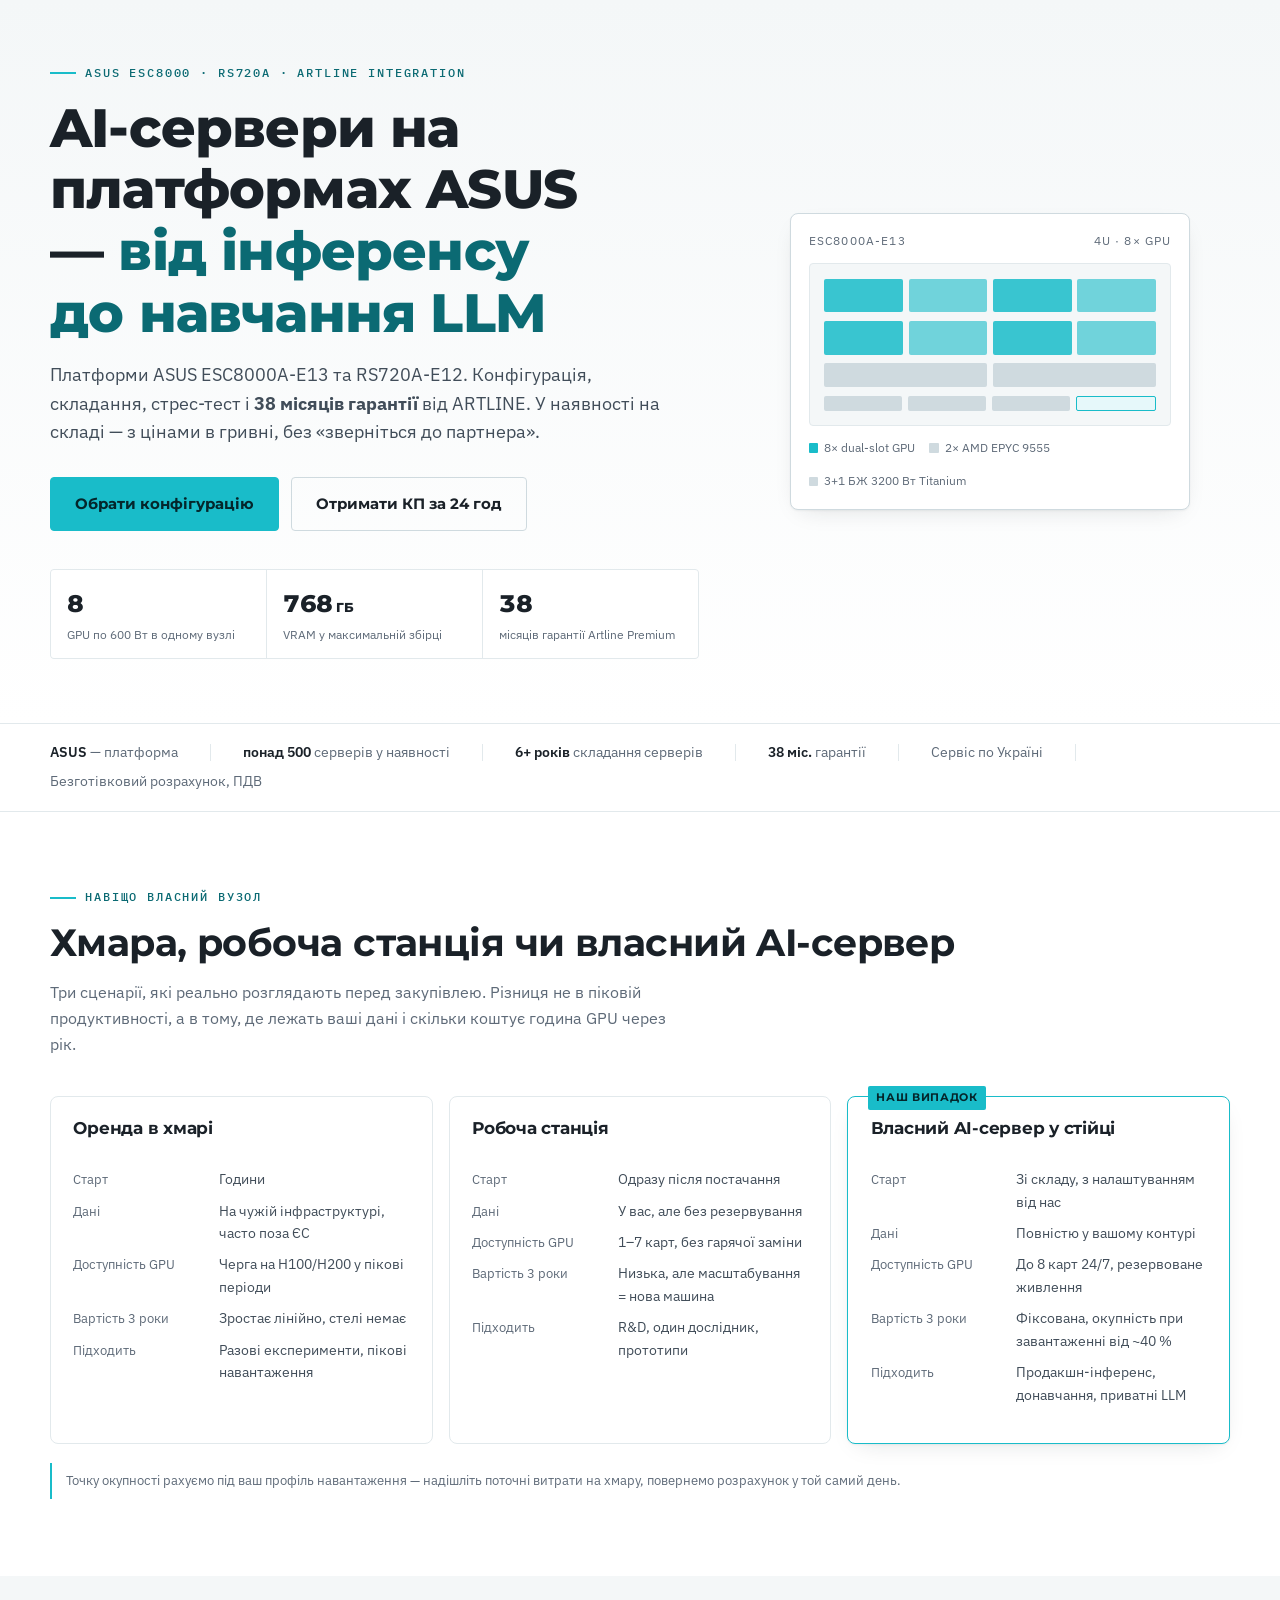
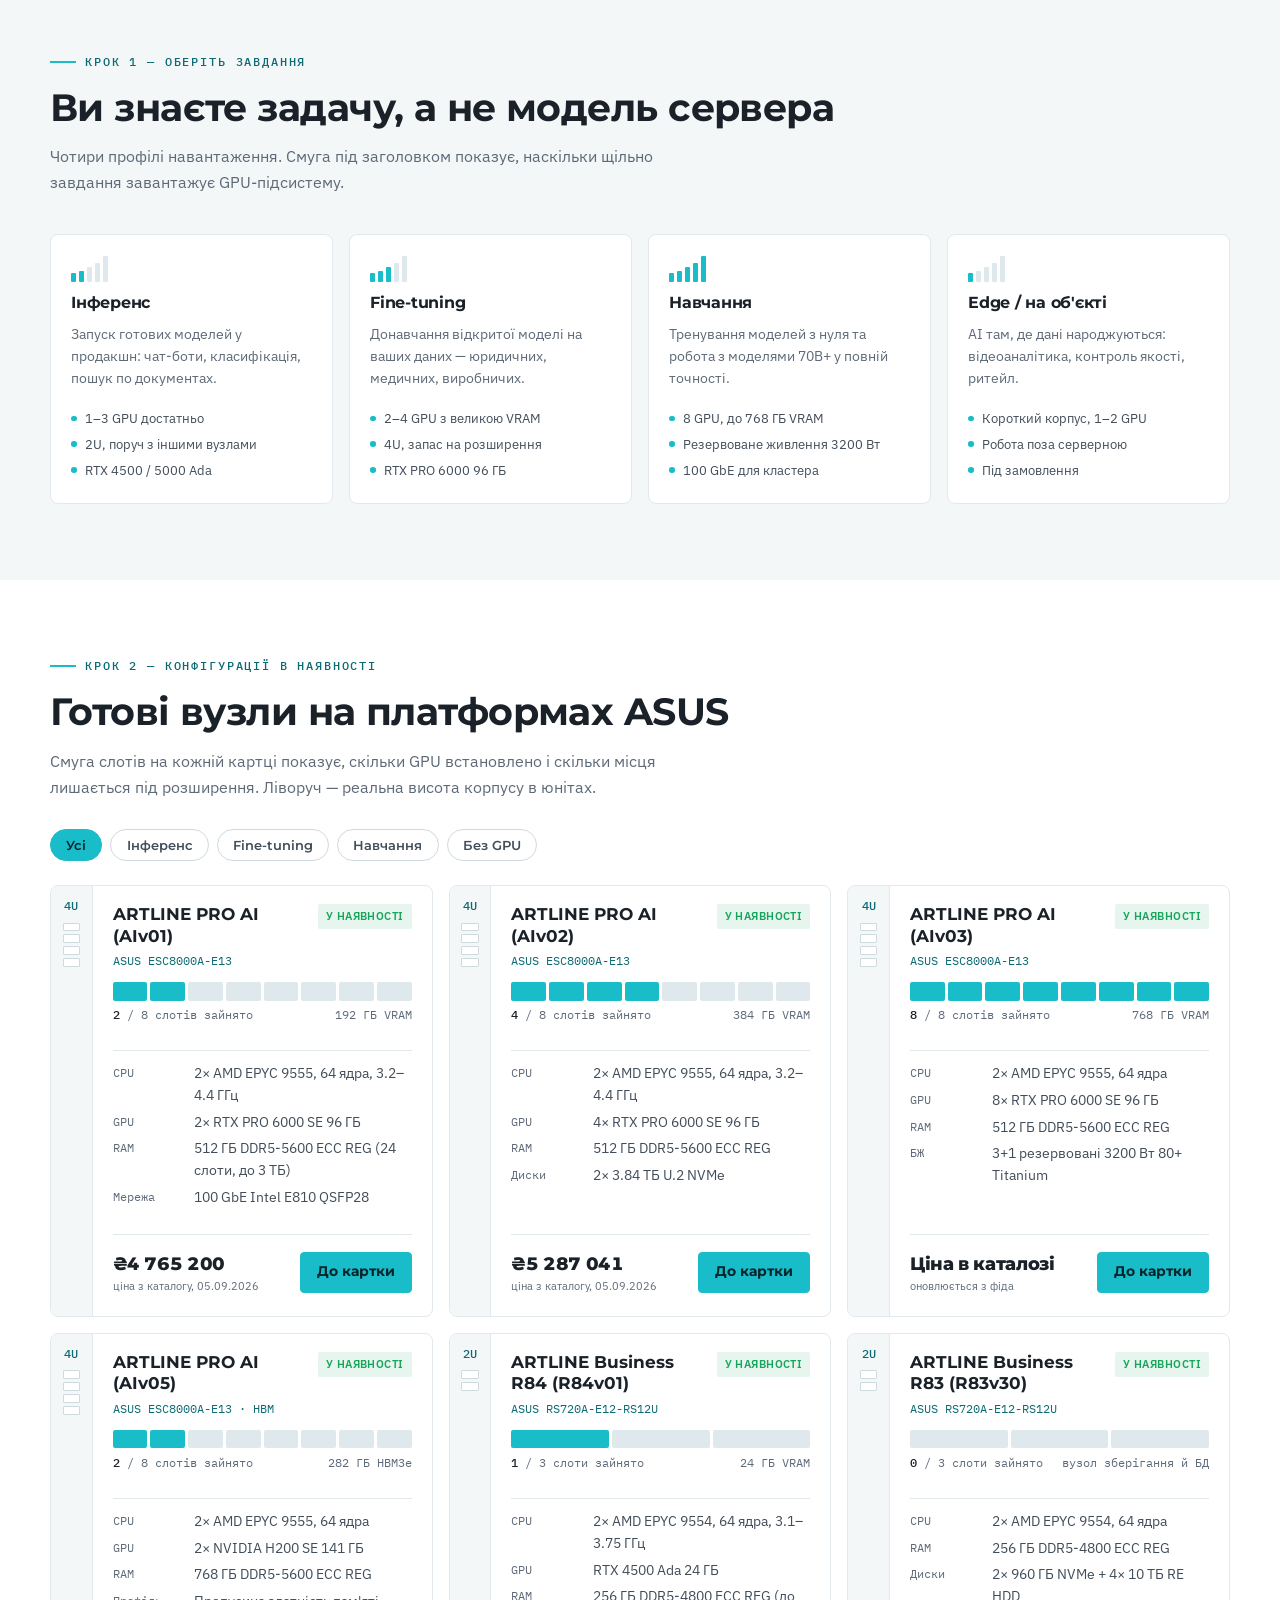
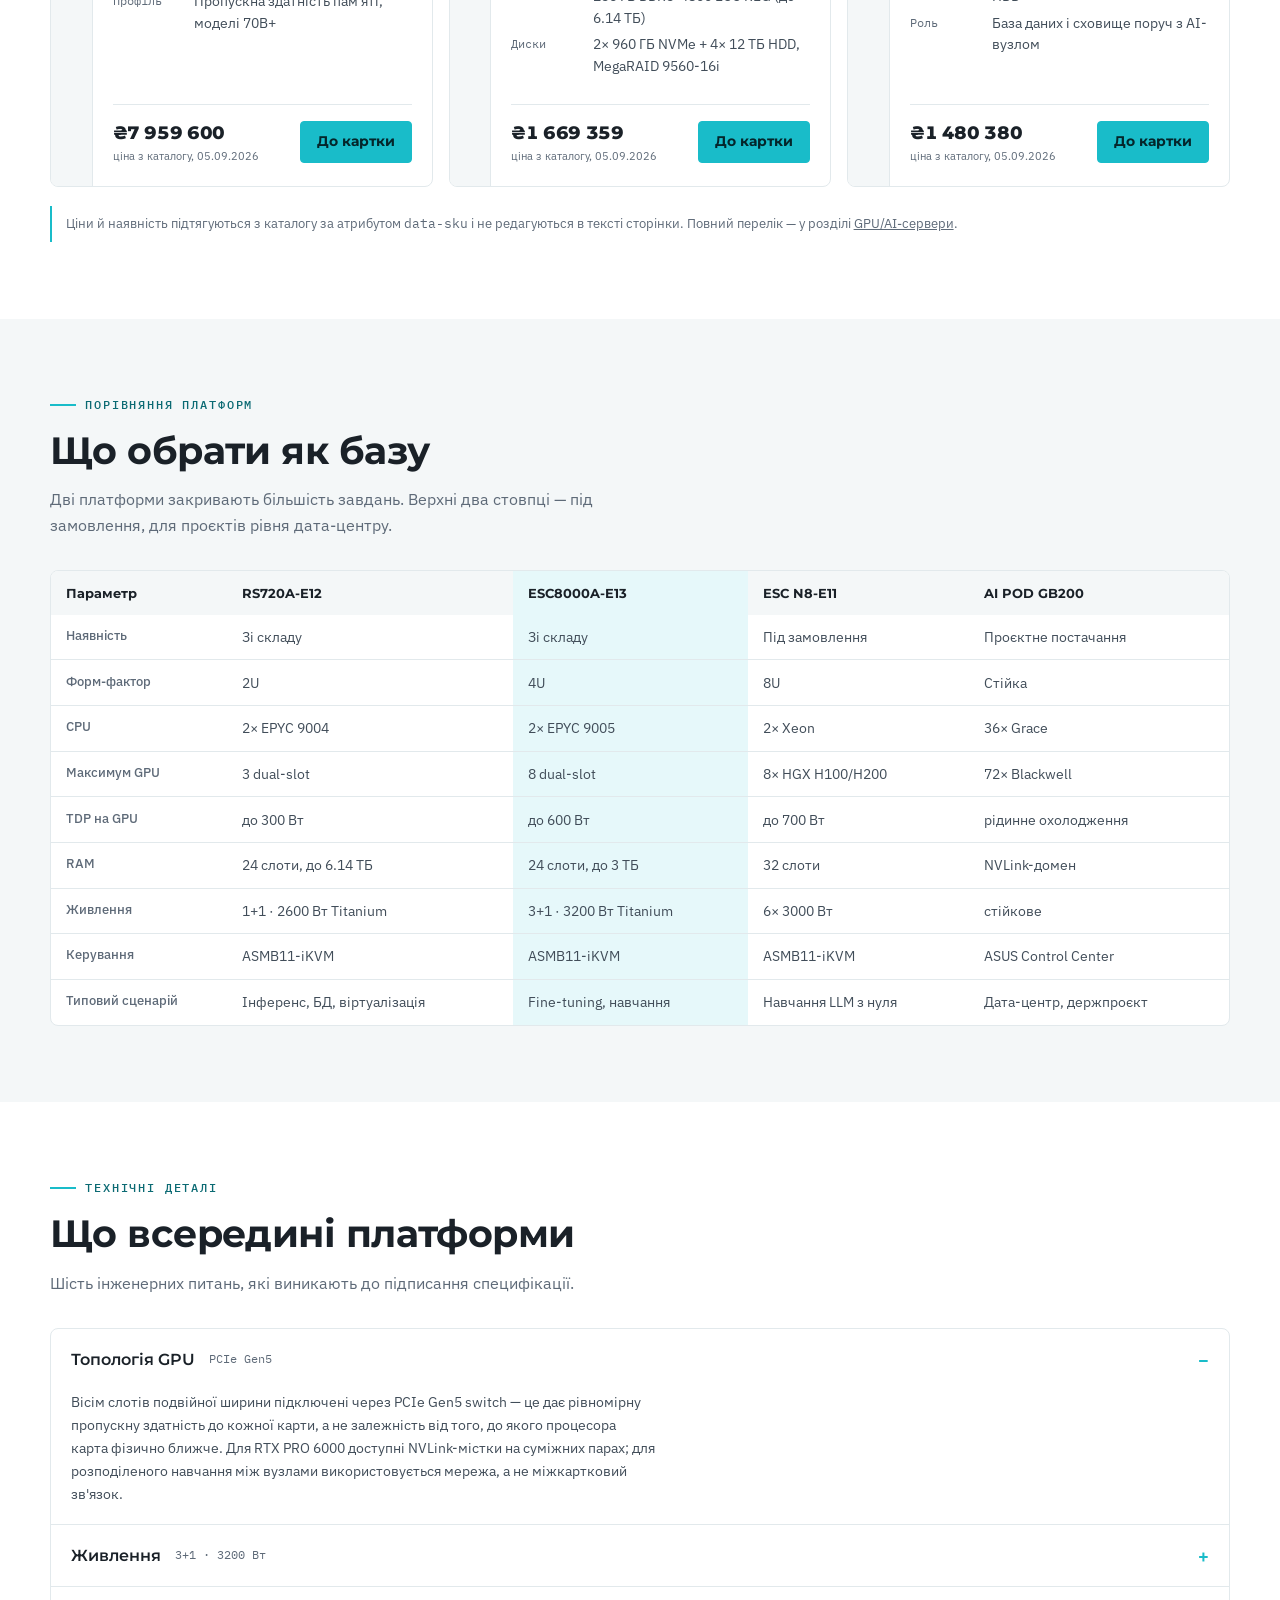
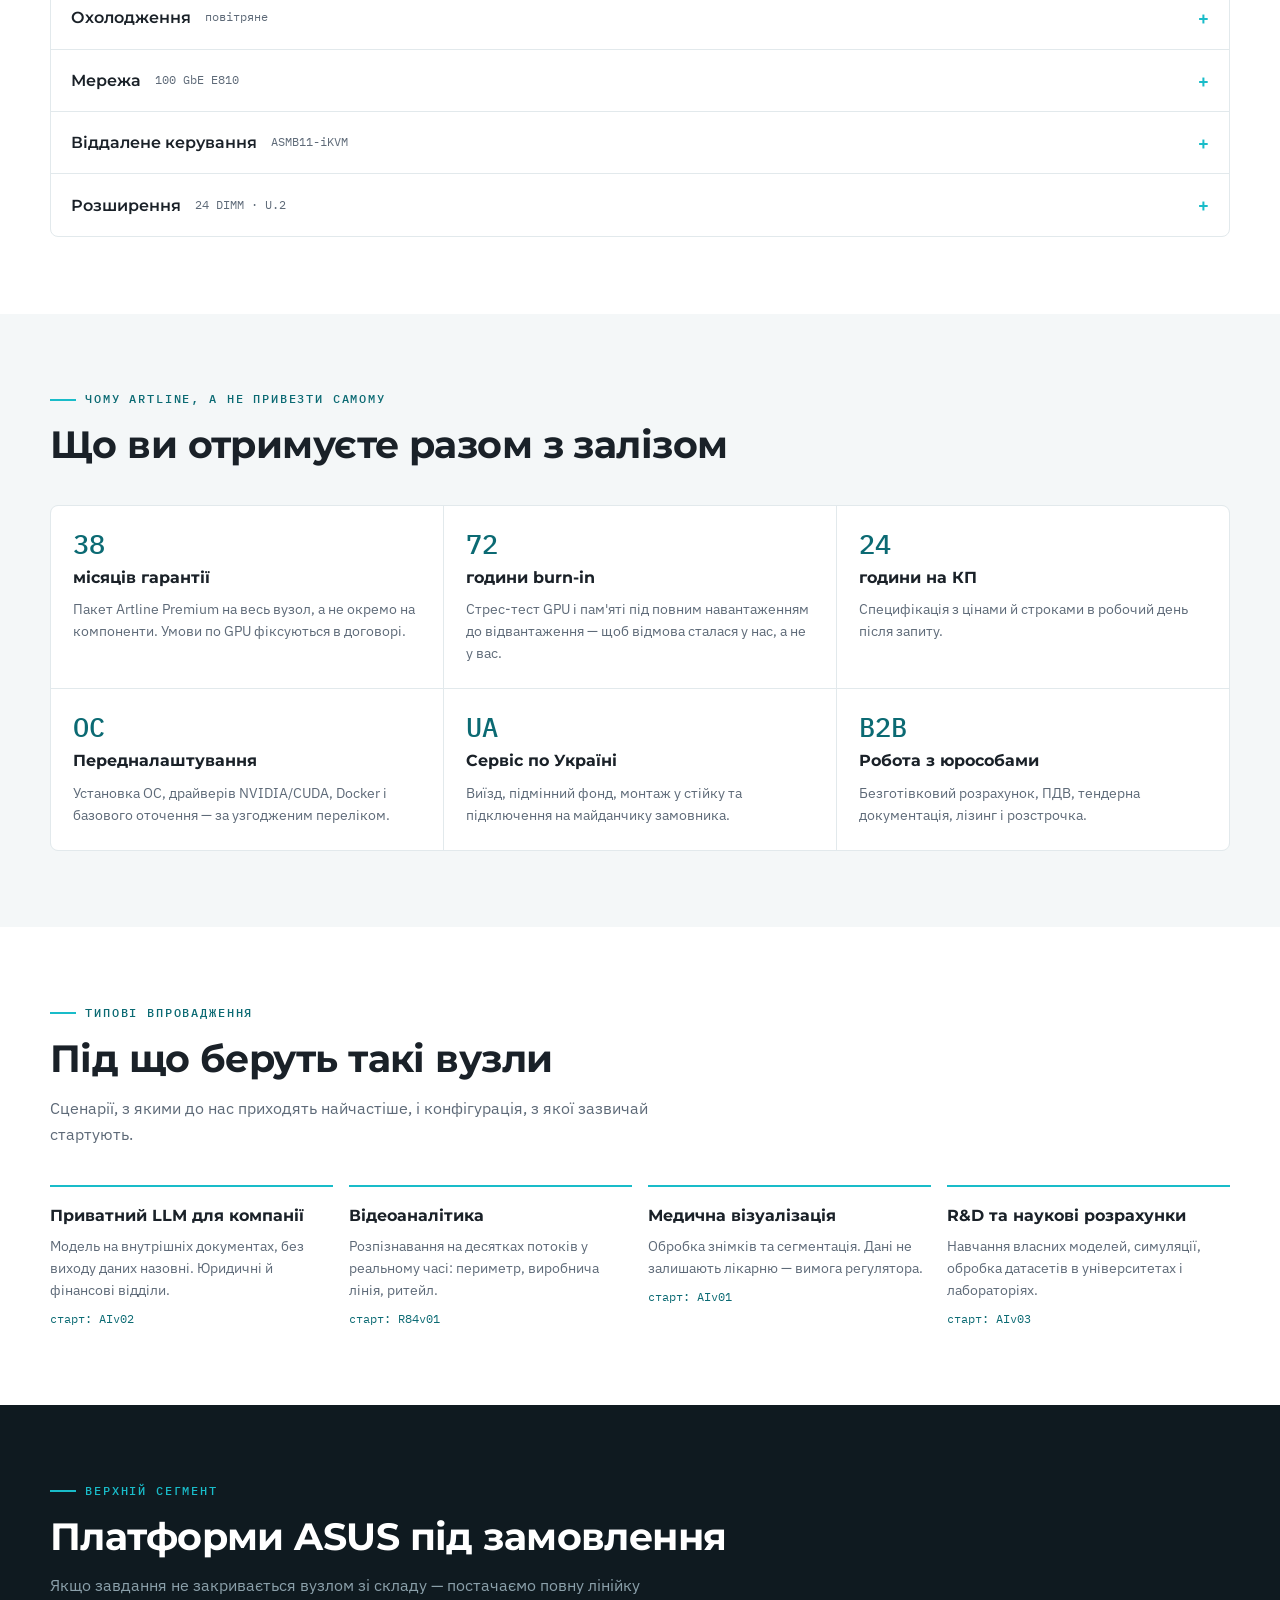
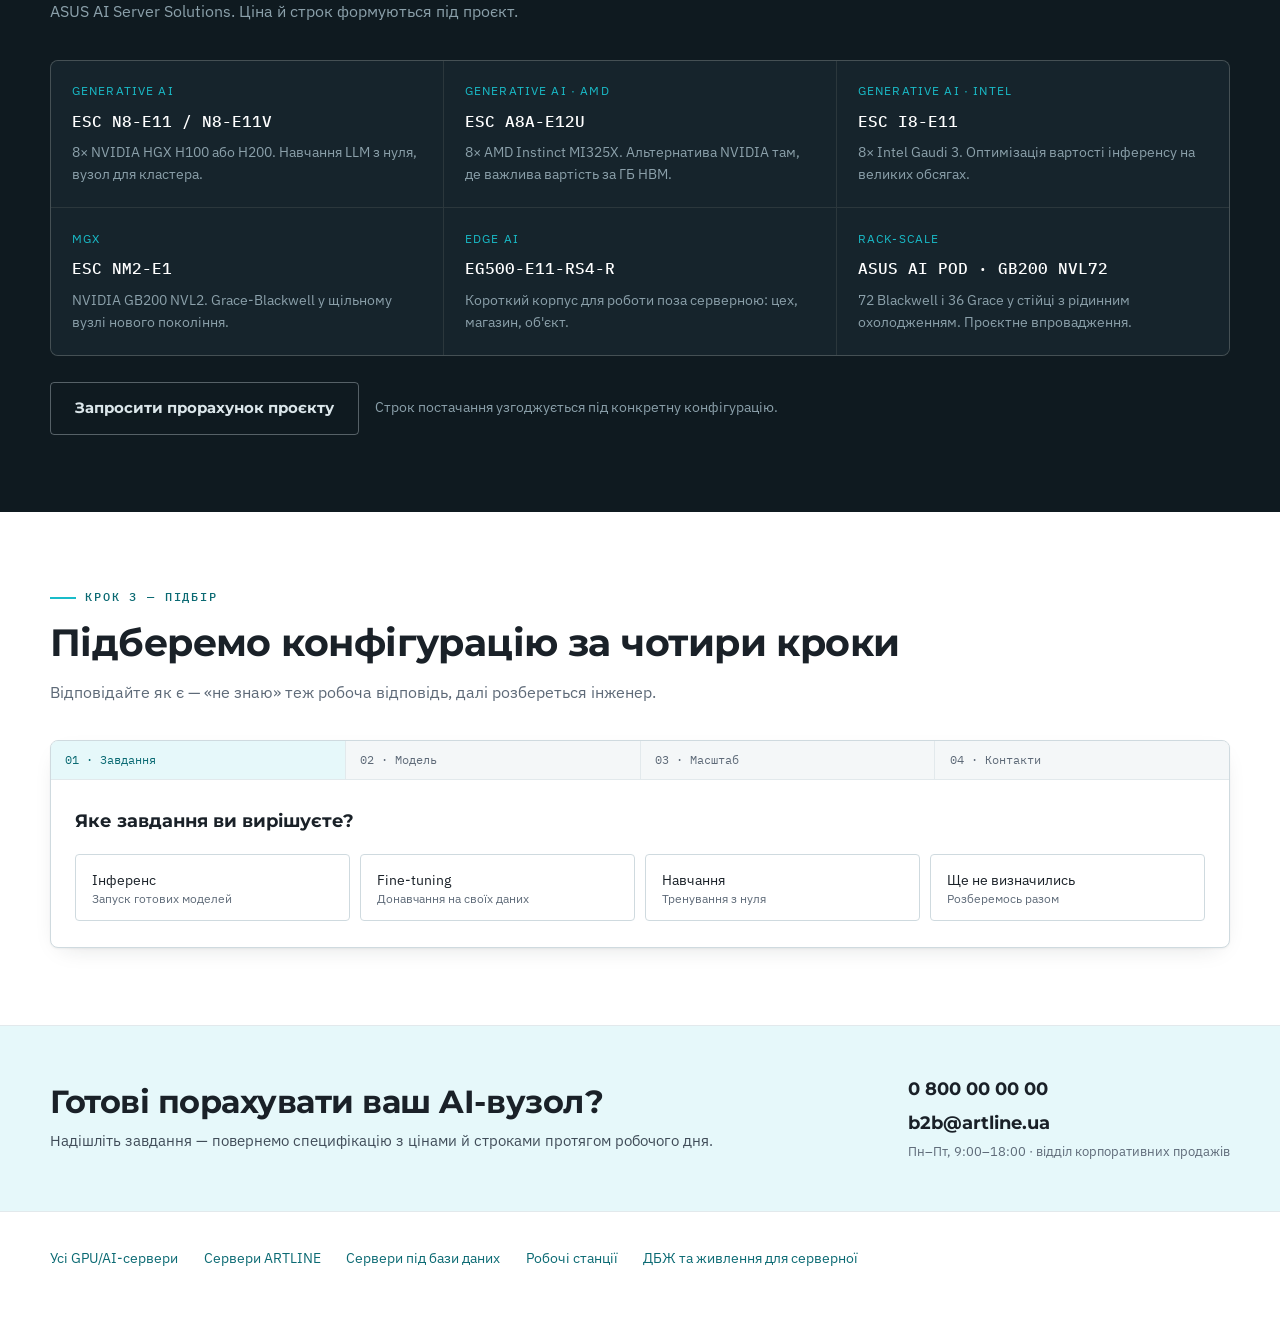
==== promo/asus-ai.html @ ee087c5a "landings: public share link via /p/<token>, publish flag and token rotation; move static promo pages" ====
<!DOCTYPE html>
<html lang="uk">
<head>
<meta charset="utf-8">
<meta name="viewport" content="width=device-width, initial-scale=1">
<meta name="description" content="Сервери для AI на платформах ASUS ESC8000A-E13 та RS720A-E12: до 8 GPU, до 768 ГБ VRAM. Складання, налаштування, гарантія 38 міс. Наявність на складі. Ціни в грн.">
<link rel="canonical" href="https://artline.ua/ua/ai-serveri-asus/">
<link rel="alternate" hreflang="uk-UA" href="https://artline.ua/ua/ai-serveri-asus/">
<link rel="alternate" hreflang="ru-UA" href="https://artline.ua/ai-servery-asus/">
<link rel="alternate" hreflang="x-default" href="https://artline.ua/ua/ai-serveri-asus/">
<style>html,body{margin:0;padding:0}img{max-width:100%}[hidden]{display:none!important}</style>
<script type="application/ld+json">
{
  "@context": "https://schema.org",
  "@type": "FAQPage",
  "mainEntity": [
    {"@type":"Question","name":"Чим AI-сервер відрізняється від звичайного?","acceptedAnswer":{"@type":"Answer","text":"AI-сервер розрахований на кілька прискорювачів високої потужності: посилене живлення, посилене охолодження, PCIe Gen5 switch для рівномірної пропускної здатності до кожної карти. Звичайний сервер оптимізований під CPU і диски."}},
    {"@type":"Question","name":"Скільки VRAM потрібно для моделі на 70B?","acceptedAnswer":{"@type":"Answer","text":"Для інференсу у зниженій точності орієнтовно від 96 ГБ; для повної точності та донавчання — 4-8 карт по 96 ГБ. Точну конфігурацію підбираємо під ваш профіль навантаження."}},
    {"@type":"Question","name":"Чи можна почати з двох GPU і додати ще шість пізніше?","acceptedAnswer":{"@type":"Answer","text":"Так. Платформа ASUS ESC8000A-E13 має вісім слотів, а блоки живлення ми за замовчуванням комплектуємо під повну збірку — розширення не потребує заміни платформи."}},
    {"@type":"Question","name":"Яка гарантія на AI-сервери ARTLINE?","acceptedAnswer":{"@type":"Answer","text":"38 місяців за пакетом Artline Premium на весь вузол, із сервісом на території України."}}
  ]
}
</script>
</head>
<body>
<title>AI-сервери ASUS в ARTLINE</title>
<link rel="preconnect" href="https://fonts.googleapis.com">
<link rel="preconnect" href="https://fonts.gstatic.com" crossorigin>
<link rel="stylesheet" href="https://fonts.googleapis.com/css2?family=Montserrat:wght@600;700;800&family=IBM+Plex+Sans:wght@400;500;600&family=IBM+Plex+Mono:wght@400;500&display=swap">

<style>
/* ============================================================
   ARTLINE — AI-сервери ASUS
   Усі стилі скоуплені під .ai-lp — блок можна вставляти в CMS.
   Палітра — в :root, зміна бренду = зміна токенів.
   ============================================================ */
:root{
  --lp-bg:          #ffffff;
  --lp-bg-sunk:     #f4f7f8;
  --lp-surface:     #ffffff;
  --lp-ink:         #1a2128;
  --lp-ink-2:       #414d59;
  --lp-muted:       #5e6a78;
  --lp-line:        #e2e9ec;
  --lp-line-2:      #cfdadf;
  --lp-accent:      #19bcc9;
  --lp-accent-ink:  #0b6a73;
  --lp-accent-soft: #e6f8fa;
  --lp-deep:        #0f1a20;
  --lp-deep-2:      #16242c;
  --lp-deep-ink:    #dbe6ea;
  --lp-deep-muted:  #8ba0aa;
  --lp-ok:          #17a55c;
  --lp-ok-soft:     #e6f6ee;
  --lp-order:       #b4741a;
  --lp-order-soft:  #fbf1e2;
  --lp-slot-off:    #dfe8ec;
  --lp-shadow:      0 1px 2px rgba(26,33,40,.05), 0 8px 24px -12px rgba(26,33,40,.18);
  --lp-r:           4px;
  --lp-r-lg:        8px;
}
@media (prefers-color-scheme: dark){
  :root:not([data-theme="light"]){
    --lp-bg:#0d1519; --lp-bg-sunk:#111c21; --lp-surface:#152128;
    --lp-ink:#e8f0f2; --lp-ink-2:#c2d0d6; --lp-muted:#8fa3ac;
    --lp-line:#243239; --lp-line-2:#31434c;
    --lp-accent:#2ed3e0; --lp-accent-ink:#8ceaf2; --lp-accent-soft:#12313a;
    --lp-deep:#080f12; --lp-deep-2:#101c22; --lp-deep-ink:#dbe6ea; --lp-deep-muted:#8ba0aa;
    --lp-ok:#35c47e; --lp-ok-soft:#122b21;
    --lp-order:#dfa456; --lp-order-soft:#2c2317;
    --lp-slot-off:#26343b;
    --lp-shadow:0 1px 2px rgba(0,0,0,.4), 0 8px 24px -12px rgba(0,0,0,.7);
  }
}
:root[data-theme="dark"]{
  --lp-bg:#0d1519; --lp-bg-sunk:#111c21; --lp-surface:#152128;
  --lp-ink:#e8f0f2; --lp-ink-2:#c2d0d6; --lp-muted:#8fa3ac;
  --lp-line:#243239; --lp-line-2:#31434c;
  --lp-accent:#2ed3e0; --lp-accent-ink:#8ceaf2; --lp-accent-soft:#12313a;
  --lp-deep:#080f12; --lp-deep-2:#101c22; --lp-deep-ink:#dbe6ea; --lp-deep-muted:#8ba0aa;
  --lp-ok:#35c47e; --lp-ok-soft:#122b21;
  --lp-order:#dfa456; --lp-order-soft:#2c2317;
  --lp-slot-off:#26343b;
  --lp-shadow:0 1px 2px rgba(0,0,0,.4), 0 8px 24px -12px rgba(0,0,0,.7);
}

body{ background: var(--lp-bg); }

.ai-lp{
  font-family:"IBM Plex Sans","Segoe UI",system-ui,-apple-system,sans-serif;
  color:var(--lp-ink); background:var(--lp-bg);
  font-size:16px; line-height:1.6; -webkit-font-smoothing:antialiased;
}
.ai-lp *,.ai-lp *::before,.ai-lp *::after{ box-sizing:border-box; }
.ai-lp h1,.ai-lp h2,.ai-lp h3,.ai-lp h4{
  font-family:Montserrat,"IBM Plex Sans",Arial,sans-serif;
  margin:0; line-height:1.15; text-wrap:balance; letter-spacing:-.015em; color:var(--lp-ink);
}
.ai-lp p{ margin:0; }
.ai-lp ul{ margin:0; padding:0; list-style:none; }
.ai-lp a{ color:inherit; }
.ai-lp :focus-visible{ outline:2px solid var(--lp-accent); outline-offset:3px; border-radius:2px; }

.ai-lp .wrap{ width:min(1180px, 100% - 2.5rem); margin-inline:auto; }
.ai-lp .sect{ padding:clamp(3rem,6vw,5.5rem) 0; }
.ai-lp .sect--sunk{ background:var(--lp-bg-sunk); }

/* --- eyebrow: технічний «партномер» секції --- */
.ai-lp .eyebrow{
  font-family:"IBM Plex Mono",ui-monospace,monospace; font-size:.72rem; font-weight:500;
  letter-spacing:.16em; text-transform:uppercase; color:var(--lp-accent-ink);
  display:flex; align-items:center; gap:.6rem; margin-bottom:.9rem;
}
.ai-lp .eyebrow::before{ content:""; width:1.6rem; height:2px; background:var(--lp-accent); flex:none; }
.ai-lp .h2{ font-size:clamp(1.55rem,3.2vw,2.35rem); font-weight:700; }
.ai-lp .lede{ color:var(--lp-muted); max-width:62ch; margin-top:.9rem; font-size:1.02rem; }
.ai-lp .mono{ font-family:"IBM Plex Mono",ui-monospace,monospace; font-variant-numeric:tabular-nums; }

/* --- buttons --- */
.ai-lp .btn{
  display:inline-flex; align-items:center; justify-content:center; gap:.5rem;
  font-family:Montserrat,sans-serif; font-weight:700; font-size:.94rem;
  padding:.85rem 1.5rem; border-radius:var(--lp-r); border:1.5px solid transparent;
  text-decoration:none; cursor:pointer; transition:background .15s, color .15s, border-color .15s;
}
.ai-lp .btn--primary{ background:var(--lp-accent); color:#04262b; border-color:var(--lp-accent); }
.ai-lp .btn--primary:hover{ background:var(--lp-accent-ink); border-color:var(--lp-accent-ink); color:#fff; }
.ai-lp .btn--ghost{ background:transparent; color:var(--lp-ink); border-color:var(--lp-line-2); }
.ai-lp .btn--ghost:hover{ border-color:var(--lp-accent); color:var(--lp-accent-ink); }
.ai-lp .btn--onDeep{ background:transparent; color:var(--lp-deep-ink); border-color:rgba(219,230,234,.35); }
.ai-lp .btn--onDeep:hover{ border-color:var(--lp-accent); color:var(--lp-accent); }
.ai-lp .btn--sm{ padding:.55rem 1rem; font-size:.85rem; }

/* ============ 01 HERO ============ */
.ai-lp .hero{
  background:
    linear-gradient(180deg, var(--lp-bg-sunk) 0%, var(--lp-bg) 100%);
  border-bottom:1px solid var(--lp-line);
  padding:clamp(2.5rem,5vw,4.5rem) 0 clamp(2.5rem,5vw,4rem);
  position:relative; overflow:hidden;
}
.ai-lp .hero__grid{ display:grid; grid-template-columns:1.15fr .85fr; gap:clamp(2rem,4vw,3.5rem); align-items:center; }
@media (max-width:900px){ .ai-lp .hero__grid{ grid-template-columns:1fr; } }
.ai-lp .hero h1{ font-size:clamp(2rem,4.6vw,3.35rem); font-weight:800; }
.ai-lp .hero h1 em{ font-style:normal; color:var(--lp-accent-ink); }
.ai-lp .hero__sub{ margin-top:1.1rem; font-size:clamp(1rem,1.6vw,1.12rem); color:var(--lp-ink-2); max-width:56ch; }
.ai-lp .hero__cta{ display:flex; flex-wrap:wrap; gap:.75rem; margin-top:1.9rem; }
.ai-lp .hero__kpi{ display:grid; grid-template-columns:repeat(3,1fr); gap:1px; margin-top:2.4rem; background:var(--lp-line); border:1px solid var(--lp-line); border-radius:var(--lp-r); overflow:hidden; }
.ai-lp .hero__kpi div{ background:var(--lp-surface); padding:.95rem 1rem; }
.ai-lp .hero__kpi b{ display:block; font-family:Montserrat,sans-serif; font-size:1.5rem; font-weight:800; font-variant-numeric:tabular-nums; letter-spacing:-.02em; }
.ai-lp .hero__kpi span{ font-size:.78rem; color:var(--lp-muted); line-height:1.35; display:block; margin-top:.15rem; }

/* макет корпусу 4U — «фото-плейсхолдер», замінюється реальним фото платформи */
.ai-lp .chassis{ border:1px solid var(--lp-line-2); border-radius:var(--lp-r-lg); background:var(--lp-surface); padding:1.1rem; box-shadow:var(--lp-shadow); }
.ai-lp .chassis__cap{ display:flex; justify-content:space-between; align-items:baseline; font-size:.72rem; letter-spacing:.1em; text-transform:uppercase; color:var(--lp-muted); margin-bottom:.8rem; }
.ai-lp .chassis__body{ background:var(--lp-bg-sunk); border:1px solid var(--lp-line); border-radius:var(--lp-r); padding:.9rem; display:grid; gap:.55rem; }
.ai-lp .chassis__row{ display:flex; gap:.35rem; }
.ai-lp .chassis__gpu{ flex:1; height:2.1rem; border-radius:2px; background:var(--lp-accent); opacity:.85; }
.ai-lp .chassis__gpu:nth-child(even){ opacity:.6; }
.ai-lp .chassis__cpu{ flex:1; height:1.5rem; border-radius:2px; background:var(--lp-line-2); }
.ai-lp .chassis__psu{ flex:1; height:.9rem; border-radius:2px; background:var(--lp-line-2); }
.ai-lp .chassis__psu:last-child{ background:var(--lp-accent-soft); border:1px solid var(--lp-accent); }
.ai-lp .chassis__legend{ margin-top:.8rem; font-size:.74rem; color:var(--lp-muted); display:flex; flex-wrap:wrap; gap:.9rem; }
.ai-lp .chassis__legend i{ font-style:normal; display:inline-flex; align-items:center; gap:.35rem; }
.ai-lp .chassis__legend i::before{ content:""; width:.6rem; height:.6rem; border-radius:1px; background:var(--lp-line-2); }
.ai-lp .chassis__legend i.is-gpu::before{ background:var(--lp-accent); }

/* ============ 02 TRUST BAR ============ */
.ai-lp .trust{ border-bottom:1px solid var(--lp-line); background:var(--lp-surface); }
.ai-lp .trust__in{ display:flex; flex-wrap:wrap; align-items:center; gap:.5rem 2rem; padding:1.1rem 0; font-size:.85rem; color:var(--lp-muted); }
.ai-lp .trust__in b{ color:var(--lp-ink); font-weight:600; }
.ai-lp .trust__sep{ width:1px; height:1.1rem; background:var(--lp-line); }
@media (max-width:700px){ .ai-lp .trust__sep{ display:none; } }

/* ============ 03 COMPARE 3-UP ============ */
.ai-lp .why{ display:grid; grid-template-columns:repeat(3,1fr); gap:1rem; margin-top:2.4rem; }
@media (max-width:860px){ .ai-lp .why{ grid-template-columns:1fr; } }
.ai-lp .why__col{ border:1px solid var(--lp-line); border-radius:var(--lp-r-lg); padding:1.4rem; background:var(--lp-surface); display:flex; flex-direction:column; gap:1rem; }
.ai-lp .why__col--pick{ border-color:var(--lp-accent); box-shadow:var(--lp-shadow); position:relative; }
.ai-lp .why__col--pick::after{
  content:"Наш випадок"; position:absolute; top:-.65rem; left:1.2rem;
  background:var(--lp-accent); color:#04262b; font-family:Montserrat,sans-serif; font-weight:700;
  font-size:.68rem; letter-spacing:.06em; text-transform:uppercase; padding:.2rem .55rem; border-radius:2px;
}
.ai-lp .why__col h3{ font-size:1.05rem; font-weight:700; }
.ai-lp .why__dl{ display:grid; gap:.55rem; font-size:.88rem; }
.ai-lp .why__dl div{ display:grid; grid-template-columns:8.5rem 1fr; gap:.6rem; align-items:baseline; }
.ai-lp .why__dl dt{ color:var(--lp-muted); font-size:.8rem; }
.ai-lp .why__dl dd{ margin:0; color:var(--lp-ink-2); }

/* ============ 04 WORKLOAD TIERS ============ */
.ai-lp .tiers{ display:grid; grid-template-columns:repeat(4,1fr); gap:1rem; margin-top:2.4rem; }
@media (max-width:1000px){ .ai-lp .tiers{ grid-template-columns:repeat(2,1fr); } }
@media (max-width:560px){ .ai-lp .tiers{ grid-template-columns:1fr; } }
.ai-lp .tier{
  display:flex; flex-direction:column; gap:.7rem; padding:1.35rem 1.25rem;
  border:1px solid var(--lp-line); border-radius:var(--lp-r-lg); background:var(--lp-surface);
  text-decoration:none; transition:border-color .15s, transform .15s;
}
.ai-lp .tier:hover{ border-color:var(--lp-accent); transform:translateY(-2px); }
.ai-lp .tier__load{ display:flex; gap:3px; align-items:flex-end; height:1.6rem; }
.ai-lp .tier__load i{ width:5px; background:var(--lp-slot-off); border-radius:1px; }
.ai-lp .tier__load i.on{ background:var(--lp-accent); }
.ai-lp .tier h3{ font-size:1.02rem; font-weight:700; }
.ai-lp .tier p{ font-size:.86rem; color:var(--lp-muted); }
.ai-lp .tier ul{ display:grid; gap:.3rem; font-size:.82rem; color:var(--lp-ink-2); margin-top:auto; padding-top:.5rem; }
.ai-lp .tier li{ padding-left:.9rem; position:relative; }
.ai-lp .tier li::before{ content:""; position:absolute; left:0; top:.55em; width:.35rem; height:.35rem; background:var(--lp-accent); border-radius:50%; }

/* ============ 05 MODELS ============ */
.ai-lp .chips{ display:flex; flex-wrap:wrap; gap:.5rem; margin-top:1.8rem; }
.ai-lp .chip{
  font-family:Montserrat,sans-serif; font-size:.82rem; font-weight:600;
  padding:.45rem .95rem; border-radius:100px; border:1px solid var(--lp-line-2);
  background:var(--lp-surface); color:var(--lp-ink-2); cursor:pointer; transition:.15s;
}
.ai-lp .chip:hover{ border-color:var(--lp-accent); }
.ai-lp .chip[aria-pressed="true"]{ background:var(--lp-accent); border-color:var(--lp-accent); color:#04262b; }

.ai-lp .models{ display:grid; grid-template-columns:repeat(auto-fill,minmax(330px,1fr)); gap:1rem; margin-top:1.5rem; }
.ai-lp .model{
  display:grid; grid-template-columns:2.6rem 1fr; background:var(--lp-surface);
  border:1px solid var(--lp-line); border-radius:var(--lp-r-lg); overflow:hidden;
}
.ai-lp .model.is-hidden{ display:none; }
/* лівий рейл = висота в юнітах, ticks = реальні U */
.ai-lp .rail{
  background:var(--lp-bg-sunk); border-right:1px solid var(--lp-line);
  display:flex; flex-direction:column; align-items:center; padding:.7rem 0; gap:3px;
}
.ai-lp .rail b{ font-family:"IBM Plex Mono",monospace; font-size:.72rem; color:var(--lp-accent-ink); font-weight:500; margin-bottom:.25rem; }
.ai-lp .rail i{ width:1.1rem; height:.55rem; border:1px solid var(--lp-line-2); border-radius:1px; background:var(--lp-surface); }
.ai-lp .model__body{ padding:1.15rem 1.25rem 1.25rem; display:flex; flex-direction:column; gap:.75rem; }
.ai-lp .model__top{ display:flex; justify-content:space-between; align-items:flex-start; gap:.6rem; }
.ai-lp .model__name{ font-family:Montserrat,sans-serif; font-weight:700; font-size:1.06rem; line-height:1.25; }
.ai-lp .model__plat{ font-family:"IBM Plex Mono",monospace; font-size:.76rem; color:var(--lp-accent-ink); margin-top:.25rem; }
.ai-lp .badge{ font-size:.68rem; font-weight:600; letter-spacing:.04em; text-transform:uppercase; padding:.22rem .5rem; border-radius:2px; white-space:nowrap; flex:none; }
.ai-lp .badge--ok{ background:var(--lp-ok-soft); color:var(--lp-ok); }
.ai-lp .badge--order{ background:var(--lp-order-soft); color:var(--lp-order); }

/* смуга зайнятості GPU-слотів — головний інформаційний елемент картки */
.ai-lp .slots{ display:flex; flex-direction:column; gap:.35rem; }
.ai-lp .slots__bar{ display:flex; gap:3px; }
.ai-lp .slots__bar i{ flex:1; height:1.15rem; border-radius:2px; background:var(--lp-slot-off); }
.ai-lp .slots__bar i.on{ background:var(--lp-accent); }
.ai-lp .slots__cap{ font-family:"IBM Plex Mono",monospace; font-size:.73rem; color:var(--lp-muted); display:flex; justify-content:space-between; gap:1rem; }
.ai-lp .slots__cap b{ color:var(--lp-ink); font-weight:500; }

.ai-lp .spec{ display:grid; gap:.3rem; font-size:.85rem; border-top:1px solid var(--lp-line); padding-top:.75rem; }
.ai-lp .spec div{ display:grid; grid-template-columns:4.4rem 1fr; gap:.7rem; }
.ai-lp .spec dt{ color:var(--lp-muted); font-size:.78rem; font-family:"IBM Plex Mono",monospace; }
.ai-lp .spec dd{ margin:0; color:var(--lp-ink-2); }
.ai-lp .model__foot{ display:flex; align-items:center; justify-content:space-between; gap:.75rem; margin-top:auto; padding-top:.85rem; border-top:1px solid var(--lp-line); flex-wrap:wrap; }
.ai-lp .price{ font-family:Montserrat,sans-serif; font-weight:800; font-size:1.15rem; font-variant-numeric:tabular-nums; letter-spacing:-.02em; }
.ai-lp .price small{ display:block; font-family:"IBM Plex Sans",sans-serif; font-weight:400; font-size:.7rem; color:var(--lp-muted); letter-spacing:0; }
.ai-lp .note{
  margin-top:1.2rem; font-size:.8rem; color:var(--lp-muted);
  border-left:2px solid var(--lp-accent); padding:.5rem 0 .5rem .85rem;
}

/* ============ 06 TABLE ============ */
.ai-lp .tableWrap{ margin-top:2rem; overflow-x:auto; border:1px solid var(--lp-line); border-radius:var(--lp-r-lg); background:var(--lp-surface); }
.ai-lp table{ border-collapse:collapse; width:100%; min-width:760px; font-size:.87rem; }
.ai-lp th,.ai-lp td{ text-align:left; padding:.7rem .95rem; border-bottom:1px solid var(--lp-line); vertical-align:top; }
.ai-lp thead th{ font-family:Montserrat,sans-serif; font-size:.82rem; font-weight:700; background:var(--lp-bg-sunk); position:sticky; top:0; }
.ai-lp tbody th{ font-weight:500; color:var(--lp-muted); font-size:.8rem; width:11rem; }
.ai-lp td{ font-variant-numeric:tabular-nums; color:var(--lp-ink-2); }
.ai-lp tr:last-child th,.ai-lp tr:last-child td{ border-bottom:0; }
.ai-lp .col-hl{ background:var(--lp-accent-soft); }

/* ============ 07 INSIDE ============ */
.ai-lp .accs{ margin-top:2rem; border:1px solid var(--lp-line); border-radius:var(--lp-r-lg); overflow:hidden; background:var(--lp-surface); }
.ai-lp details{ border-bottom:1px solid var(--lp-line); }
.ai-lp details:last-child{ border-bottom:0; }
.ai-lp summary{
  cursor:pointer; padding:1rem 1.25rem; font-family:Montserrat,sans-serif; font-weight:600; font-size:.98rem;
  display:flex; align-items:center; gap:.85rem; list-style:none;
}
.ai-lp summary::-webkit-details-marker{ display:none; }
.ai-lp summary::after{ content:"+"; margin-left:auto; font-family:"IBM Plex Mono",monospace; color:var(--lp-accent); font-size:1.15rem; }
.ai-lp details[open] summary::after{ content:"−"; }
.ai-lp summary span.k{ font-family:"IBM Plex Mono",monospace; font-size:.74rem; color:var(--lp-muted); font-weight:400; }
.ai-lp details > div{ padding:0 1.25rem 1.15rem 1.25rem; color:var(--lp-ink-2); font-size:.9rem; max-width:78ch; }

/* ============ 08 SERVICE ============ */
.ai-lp .svc{ display:grid; grid-template-columns:repeat(3,1fr); gap:1px; margin-top:2.4rem; background:var(--lp-line); border:1px solid var(--lp-line); border-radius:var(--lp-r-lg); overflow:hidden; }
@media (max-width:900px){ .ai-lp .svc{ grid-template-columns:repeat(2,1fr); } }
@media (max-width:560px){ .ai-lp .svc{ grid-template-columns:1fr; } }
.ai-lp .svc__i{ background:var(--lp-surface); padding:1.5rem 1.4rem; display:flex; flex-direction:column; gap:.5rem; }
.ai-lp .svc__i b{ font-family:Montserrat,sans-serif; font-size:.98rem; }
.ai-lp .svc__i span{ font-size:.86rem; color:var(--lp-muted); }
.ai-lp .svc__i em{ font-style:normal; font-family:"IBM Plex Mono",monospace; font-size:1.7rem; font-weight:500; color:var(--lp-accent-ink); line-height:1; }

/* ============ 09 USE CASES ============ */
.ai-lp .cases{ display:grid; grid-template-columns:repeat(auto-fit,minmax(240px,1fr)); gap:1rem; margin-top:2.4rem; }
.ai-lp .case{ border-top:2px solid var(--lp-accent); padding-top:1rem; display:flex; flex-direction:column; gap:.45rem; }
.ai-lp .case b{ font-family:Montserrat,sans-serif; font-size:.98rem; }
.ai-lp .case span{ font-size:.86rem; color:var(--lp-muted); }
.ai-lp .case code{ font-family:"IBM Plex Mono",monospace; font-size:.76rem; color:var(--lp-accent-ink); }

/* ============ 10 ON ORDER (deep) ============ */
.ai-lp .deep{ background:var(--lp-deep); color:var(--lp-deep-ink); }
.ai-lp .deep .h2{ color:#fff; }
.ai-lp .deep .lede{ color:var(--lp-deep-muted); }
.ai-lp .deep .eyebrow{ color:var(--lp-accent); }
.ai-lp .order{ display:grid; grid-template-columns:repeat(3,1fr); gap:1px; margin-top:2.2rem; background:rgba(219,230,234,.14); border:1px solid rgba(219,230,234,.14); border-radius:var(--lp-r-lg); overflow:hidden; }
@media (max-width:900px){ .ai-lp .order{ grid-template-columns:repeat(2,1fr); } }
@media (max-width:600px){ .ai-lp .order{ grid-template-columns:1fr; } }
.ai-lp .order__i{ background:var(--lp-deep-2); padding:1.35rem 1.3rem; display:flex; flex-direction:column; gap:.5rem; }
.ai-lp .order__i b{ font-family:"IBM Plex Mono",monospace; font-size:1rem; font-weight:500; color:#fff; }
.ai-lp .order__i .t{ font-size:.72rem; letter-spacing:.1em; text-transform:uppercase; color:var(--lp-accent); }
.ai-lp .order__i span{ font-size:.85rem; color:var(--lp-deep-muted); }
.ai-lp .deep__foot{ margin-top:1.6rem; display:flex; flex-wrap:wrap; align-items:center; gap:1rem; font-size:.85rem; color:var(--lp-deep-muted); }

/* ============ 11 QUIZ ============ */
.ai-lp .quiz{ margin-top:2.2rem; border:1px solid var(--lp-line-2); border-radius:var(--lp-r-lg); background:var(--lp-surface); box-shadow:var(--lp-shadow); overflow:hidden; }
.ai-lp .quiz__head{ display:flex; gap:1px; background:var(--lp-line); border-bottom:1px solid var(--lp-line); }
.ai-lp .quiz__head div{ flex:1; background:var(--lp-bg-sunk); padding:.6rem .9rem; font-family:"IBM Plex Mono",monospace; font-size:.73rem; color:var(--lp-muted); }
.ai-lp .quiz__head div.on{ background:var(--lp-accent-soft); color:var(--lp-accent-ink); }
.ai-lp .quiz__head div.done{ background:var(--lp-surface); color:var(--lp-ink); }
.ai-lp .quiz__body{ padding:1.6rem 1.5rem; }
.ai-lp .quiz__q{ font-family:Montserrat,sans-serif; font-weight:700; font-size:1.15rem; }
.ai-lp .quiz__opts{ display:grid; grid-template-columns:repeat(auto-fit,minmax(180px,1fr)); gap:.6rem; margin-top:1.2rem; }
.ai-lp .opt{
  text-align:left; padding:.9rem 1rem; border:1px solid var(--lp-line-2); border-radius:var(--lp-r);
  background:var(--lp-bg); cursor:pointer; font-family:inherit; font-size:.9rem; color:var(--lp-ink); transition:.15s;
}
.ai-lp .opt:hover{ border-color:var(--lp-accent); background:var(--lp-accent-soft); }
.ai-lp .opt small{ display:block; color:var(--lp-muted); font-size:.76rem; margin-top:.15rem; }
.ai-lp .quiz__form{ display:grid; grid-template-columns:repeat(2,1fr); gap:.7rem; margin-top:1.2rem; }
@media (max-width:600px){ .ai-lp .quiz__form{ grid-template-columns:1fr; } }
.ai-lp .quiz__form input{
  font-family:inherit; font-size:.92rem; padding:.75rem .9rem; border:1px solid var(--lp-line-2);
  border-radius:var(--lp-r); background:var(--lp-bg); color:var(--lp-ink); width:100%;
}
.ai-lp .quiz__form input::placeholder{ color:var(--lp-muted); }
.ai-lp .quiz__res{ border:1px solid var(--lp-accent); background:var(--lp-accent-soft); border-radius:var(--lp-r); padding:1rem 1.1rem; margin-top:1.2rem; }
.ai-lp .quiz__res b{ font-family:Montserrat,sans-serif; }
.ai-lp .quiz__back{ background:none; border:0; color:var(--lp-muted); font-family:inherit; font-size:.82rem; cursor:pointer; padding:0; margin-top:1.1rem; text-decoration:underline; }

/* ============ 13 FINAL CTA ============ */
.ai-lp .final{ background:var(--lp-accent-soft); border-top:1px solid var(--lp-line); border-bottom:1px solid var(--lp-line); }
.ai-lp .final__in{ display:flex; flex-wrap:wrap; align-items:center; justify-content:space-between; gap:1.5rem; padding:clamp(2rem,4vw,3rem) 0; }
.ai-lp .final h2{ font-size:clamp(1.4rem,2.8vw,2rem); }
.ai-lp .final p{ color:var(--lp-ink-2); margin-top:.5rem; font-size:.95rem; }
.ai-lp .final__contacts{ display:flex; flex-direction:column; gap:.3rem; align-items:flex-start; }
.ai-lp .final__contacts a{ font-family:Montserrat,sans-serif; font-weight:700; font-size:1.15rem; text-decoration:none; }
.ai-lp .final__contacts a:hover{ color:var(--lp-accent-ink); }

/* ============ 14 LINKS ============ */
.ai-lp .links{ padding:2.2rem 0 3rem; }
.ai-lp .links ul{ display:flex; flex-wrap:wrap; gap:.5rem 1.6rem; font-size:.88rem; }
.ai-lp .links a{ color:var(--lp-accent-ink); text-decoration:none; border-bottom:1px solid transparent; }
.ai-lp .links a:hover{ border-color:currentColor; }

/* ============ 15 STICKY ============ */
.ai-lp .sticky{
  position:sticky; bottom:0; z-index:20; display:none; gap:.5rem; padding:.65rem;
  background:var(--lp-surface); border-top:1px solid var(--lp-line-2);
}
@media (max-width:760px){ .ai-lp .sticky{ display:flex; } .ai-lp .sticky .btn{ flex:1; } }

@media (prefers-reduced-motion: reduce){
  .ai-lp *{ transition:none !important; animation:none !important; }
}
</style>

<div class="ai-lp">

<!-- ============ 01 HERO ============ -->
<header class="hero">
  <div class="wrap hero__grid">
    <div>
      <p class="eyebrow">ASUS ESC8000 · RS720A · ARTLINE Integration</p>
      <h1>AI-сервери на платформах ASUS — <em>від інференсу до навчання LLM</em></h1>
      <p class="hero__sub">Платформи ASUS ESC8000A-E13 та RS720A-E12. Конфігурація, складання, стрес-тест і <strong>38 місяців гарантії</strong> від ARTLINE. У наявності на складі — з цінами в гривні, без «зверніться до партнера».</p>
      <div class="hero__cta">
        <a class="btn btn--primary" href="#modeli">Обрати конфігурацію</a>
        <a class="btn btn--ghost" href="#pidbir">Отримати КП за 24 год</a>
      </div>
      <div class="hero__kpi">
        <div><b>8</b><span>GPU по 600 Вт в одному вузлі</span></div>
        <div><b>768<small style="font-size:.8rem"> ГБ</small></b><span>VRAM у максимальній збірці</span></div>
        <div><b>38</b><span>місяців гарантії Artline Premium</span></div>
      </div>
    </div>

    <!-- Замінюється реальним фото платформи. Правило: невірне фото = хард-еррор. -->
    <figure class="chassis" aria-label="Схема компонування 4U-вузла ASUS ESC8000A-E13">
      <figcaption class="chassis__cap"><span>ESC8000A-E13</span><span>4U · 8× GPU</span></figcaption>
      <div class="chassis__body">
        <div class="chassis__row" aria-hidden="true">
          <i class="chassis__gpu"></i><i class="chassis__gpu"></i><i class="chassis__gpu"></i><i class="chassis__gpu"></i>
        </div>
        <div class="chassis__row" aria-hidden="true">
          <i class="chassis__gpu"></i><i class="chassis__gpu"></i><i class="chassis__gpu"></i><i class="chassis__gpu"></i>
        </div>
        <div class="chassis__row" aria-hidden="true">
          <i class="chassis__cpu"></i><i class="chassis__cpu"></i>
        </div>
        <div class="chassis__row" aria-hidden="true">
          <i class="chassis__psu"></i><i class="chassis__psu"></i><i class="chassis__psu"></i><i class="chassis__psu"></i>
        </div>
      </div>
      <div class="chassis__legend">
        <i class="is-gpu">8× dual-slot GPU</i>
        <i>2× AMD EPYC 9555</i>
        <i>3+1 БЖ 3200 Вт Titanium</i>
      </div>
    </figure>
  </div>
</header>

<!-- ============ 02 TRUST ============ -->
<div class="trust">
  <div class="wrap trust__in">
    <span><b>ASUS</b> — платформа</span><span class="trust__sep"></span>
    <span><b>понад 500</b> серверів у наявності</span><span class="trust__sep"></span>
    <span><b>6+ років</b> складання серверів</span><span class="trust__sep"></span>
    <span><b>38 міс.</b> гарантії</span><span class="trust__sep"></span>
    <span>Сервіс по Україні</span><span class="trust__sep"></span>
    <span>Безготівковий розрахунок, ПДВ</span>
  </div>
</div>

<!-- ============ 03 WHY ============ -->
<section class="sect">
  <div class="wrap">
    <p class="eyebrow">Навіщо власний вузол</p>
    <h2 class="h2">Хмара, робоча станція чи власний AI-сервер</h2>
    <p class="lede">Три сценарії, які реально розглядають перед закупівлею. Різниця не в піковій продуктивності, а в тому, де лежать ваші дані і скільки коштує година GPU через рік.</p>

    <div class="why">
      <div class="why__col">
        <h3>Оренда в хмарі</h3>
        <dl class="why__dl">
          <div><dt>Старт</dt><dd>Години</dd></div>
          <div><dt>Дані</dt><dd>На чужій інфраструктурі, часто поза ЄС</dd></div>
          <div><dt>Доступність GPU</dt><dd>Черга на H100/H200 у пікові періоди</dd></div>
          <div><dt>Вартість 3 роки</dt><dd>Зростає лінійно, стелі немає</dd></div>
          <div><dt>Підходить</dt><dd>Разові експерименти, пікові навантаження</dd></div>
        </dl>
      </div>
      <div class="why__col">
        <h3>Робоча станція</h3>
        <dl class="why__dl">
          <div><dt>Старт</dt><dd>Одразу після постачання</dd></div>
          <div><dt>Дані</dt><dd>У вас, але без резервування</dd></div>
          <div><dt>Доступність GPU</dt><dd>1–7 карт, без гарячої заміни</dd></div>
          <div><dt>Вартість 3 роки</dt><dd>Низька, але масштабування = нова машина</dd></div>
          <div><dt>Підходить</dt><dd>R&amp;D, один дослідник, прототипи</dd></div>
        </dl>
      </div>
      <div class="why__col why__col--pick">
        <h3>Власний AI-сервер у стійці</h3>
        <dl class="why__dl">
          <div><dt>Старт</dt><dd>Зі складу, з налаштуванням від нас</dd></div>
          <div><dt>Дані</dt><dd>Повністю у вашому контурі</dd></div>
          <div><dt>Доступність GPU</dt><dd>До 8 карт 24/7, резервоване живлення</dd></div>
          <div><dt>Вартість 3 роки</dt><dd>Фіксована, окупність при завантаженні від ~40 %</dd></div>
          <div><dt>Підходить</dt><dd>Продакшн-інференс, донавчання, приватні LLM</dd></div>
        </dl>
      </div>
    </div>
    <p class="note">Точку окупності рахуємо під ваш профіль навантаження — надішліть поточні витрати на хмару, повернемо розрахунок у той самий день.</p>
  </div>
</section>

<!-- ============ 04 TIERS ============ -->
<section class="sect sect--sunk" id="scenarii">
  <div class="wrap">
    <p class="eyebrow">Крок 1 — оберіть завдання</p>
    <h2 class="h2">Ви знаєте задачу, а не модель сервера</h2>
    <p class="lede">Чотири профілі навантаження. Смуга під заголовком показує, наскільки щільно завдання завантажує GPU-підсистему.</p>

    <div class="tiers">
      <a class="tier" href="#modeli">
        <span class="tier__load" aria-hidden="true"><i class="on" style="height:35%"></i><i class="on" style="height:45%"></i><i style="height:60%"></i><i style="height:75%"></i><i style="height:100%"></i></span>
        <h3>Інференс</h3>
        <p>Запуск готових моделей у продакшн: чат-боти, класифікація, пошук по документах.</p>
        <ul><li>1–3 GPU достатньо</li><li>2U, поруч з іншими вузлами</li><li>RTX 4500 / 5000 Ada</li></ul>
      </a>
      <a class="tier" href="#modeli">
        <span class="tier__load" aria-hidden="true"><i class="on" style="height:35%"></i><i class="on" style="height:45%"></i><i class="on" style="height:60%"></i><i style="height:75%"></i><i style="height:100%"></i></span>
        <h3>Fine-tuning</h3>
        <p>Донавчання відкритої моделі на ваших даних — юридичних, медичних, виробничих.</p>
        <ul><li>2–4 GPU з великою VRAM</li><li>4U, запас на розширення</li><li>RTX PRO 6000 96 ГБ</li></ul>
      </a>
      <a class="tier" href="#modeli">
        <span class="tier__load" aria-hidden="true"><i class="on" style="height:35%"></i><i class="on" style="height:45%"></i><i class="on" style="height:60%"></i><i class="on" style="height:75%"></i><i class="on" style="height:100%"></i></span>
        <h3>Навчання</h3>
        <p>Тренування моделей з нуля та робота з моделями 70B+ у повній точності.</p>
        <ul><li>8 GPU, до 768 ГБ VRAM</li><li>Резервоване живлення 3200 Вт</li><li>100 GbE для кластера</li></ul>
      </a>
      <a class="tier" href="#pid-zamovlennya">
        <span class="tier__load" aria-hidden="true"><i class="on" style="height:35%"></i><i style="height:45%"></i><i style="height:60%"></i><i style="height:75%"></i><i style="height:100%"></i></span>
        <h3>Edge / на об'єкті</h3>
        <p>AI там, де дані народжуються: відеоаналітика, контроль якості, ритейл.</p>
        <ul><li>Короткий корпус, 1–2 GPU</li><li>Робота поза серверною</li><li>Під замовлення</li></ul>
      </a>
    </div>
  </div>
</section>

<!-- ============ 05 MODELS ============ -->
<section class="sect" id="modeli">
  <div class="wrap">
    <p class="eyebrow">Крок 2 — конфігурації в наявності</p>
    <h2 class="h2">Готові вузли на платформах ASUS</h2>
    <p class="lede">Смуга слотів на кожній картці показує, скільки GPU встановлено і скільки місця лишається під розширення. Ліворуч — реальна висота корпусу в юнітах.</p>

    <div class="chips" role="group" aria-label="Фільтр за завданням">
      <button class="chip" data-f="all" aria-pressed="true">Усі</button>
      <button class="chip" data-f="inf" aria-pressed="false">Інференс</button>
      <button class="chip" data-f="ft" aria-pressed="false">Fine-tuning</button>
      <button class="chip" data-f="train" aria-pressed="false">Навчання</button>
      <button class="chip" data-f="base" aria-pressed="false">Без GPU</button>
    </div>

    <div class="models" id="modelGrid">

      <article class="model" data-cat="ft" data-sku="AIv01">
        <div class="rail" aria-hidden="true"><b>4U</b><i></i><i></i><i></i><i></i></div>
        <div class="model__body">
          <div class="model__top">
            <div>
              <div class="model__name">ARTLINE PRO AI (AIv01)</div>
              <div class="model__plat">ASUS ESC8000A-E13</div>
            </div>
            <span class="badge badge--ok">У наявності</span>
          </div>
          <div class="slots">
            <div class="slots__bar" aria-hidden="true"><i class="on"></i><i class="on"></i><i></i><i></i><i></i><i></i><i></i><i></i></div>
            <div class="slots__cap"><span><b>2</b> / 8 слотів зайнято</span><span>192 ГБ VRAM</span></div>
          </div>
          <dl class="spec">
            <div><dt>CPU</dt><dd>2× AMD EPYC 9555, 64 ядра, 3.2–4.4 ГГц</dd></div>
            <div><dt>GPU</dt><dd>2× RTX PRO 6000 SE 96 ГБ</dd></div>
            <div><dt>RAM</dt><dd>512 ГБ DDR5-5600 ECC REG (24 слоти, до 3 ТБ)</dd></div>
            <div><dt>Мережа</dt><dd>100 GbE Intel E810 QSFP28</dd></div>
          </dl>
          <div class="model__foot">
            <div class="price">₴4 765 200<small>ціна з каталогу, 05.09.2026</small></div>
            <a class="btn btn--primary btn--sm" href="https://artline.ua/uk/product/server-artline-pro-ai-aiv01">До картки</a>
          </div>
        </div>
      </article>

      <article class="model" data-cat="ft" data-sku="AIv02">
        <div class="rail" aria-hidden="true"><b>4U</b><i></i><i></i><i></i><i></i></div>
        <div class="model__body">
          <div class="model__top">
            <div>
              <div class="model__name">ARTLINE PRO AI (AIv02)</div>
              <div class="model__plat">ASUS ESC8000A-E13</div>
            </div>
            <span class="badge badge--ok">У наявності</span>
          </div>
          <div class="slots">
            <div class="slots__bar" aria-hidden="true"><i class="on"></i><i class="on"></i><i class="on"></i><i class="on"></i><i></i><i></i><i></i><i></i></div>
            <div class="slots__cap"><span><b>4</b> / 8 слотів зайнято</span><span>384 ГБ VRAM</span></div>
          </div>
          <dl class="spec">
            <div><dt>CPU</dt><dd>2× AMD EPYC 9555, 64 ядра, 3.2–4.4 ГГц</dd></div>
            <div><dt>GPU</dt><dd>4× RTX PRO 6000 SE 96 ГБ</dd></div>
            <div><dt>RAM</dt><dd>512 ГБ DDR5-5600 ECC REG</dd></div>
            <div><dt>Диски</dt><dd>2× 3.84 ТБ U.2 NVMe</dd></div>
          </dl>
          <div class="model__foot">
            <div class="price">₴5 287 041<small>ціна з каталогу, 05.09.2026</small></div>
            <a class="btn btn--primary btn--sm" href="https://artline.ua/uk/product/server-artline-pro-ai-aiv02">До картки</a>
          </div>
        </div>
      </article>

      <article class="model" data-cat="train" data-sku="AIv03">
        <div class="rail" aria-hidden="true"><b>4U</b><i></i><i></i><i></i><i></i></div>
        <div class="model__body">
          <div class="model__top">
            <div>
              <div class="model__name">ARTLINE PRO AI (AIv03)</div>
              <div class="model__plat">ASUS ESC8000A-E13</div>
            </div>
            <span class="badge badge--ok">У наявності</span>
          </div>
          <div class="slots">
            <div class="slots__bar" aria-hidden="true"><i class="on"></i><i class="on"></i><i class="on"></i><i class="on"></i><i class="on"></i><i class="on"></i><i class="on"></i><i class="on"></i></div>
            <div class="slots__cap"><span><b>8</b> / 8 слотів зайнято</span><span>768 ГБ VRAM</span></div>
          </div>
          <dl class="spec">
            <div><dt>CPU</dt><dd>2× AMD EPYC 9555, 64 ядра</dd></div>
            <div><dt>GPU</dt><dd>8× RTX PRO 6000 SE 96 ГБ</dd></div>
            <div><dt>RAM</dt><dd>512 ГБ DDR5-5600 ECC REG</dd></div>
            <div><dt>БЖ</dt><dd>3+1 резервовані 3200 Вт 80+ Titanium</dd></div>
          </dl>
          <div class="model__foot">
            <div class="price">Ціна в каталозі<small>оновлюється з фіда</small></div>
            <a class="btn btn--primary btn--sm" href="https://artline.ua/uk/product/server-artline-pro-ai-aiv03">До картки</a>
          </div>
        </div>
      </article>

      <article class="model" data-cat="train" data-sku="AIv05">
        <div class="rail" aria-hidden="true"><b>4U</b><i></i><i></i><i></i><i></i></div>
        <div class="model__body">
          <div class="model__top">
            <div>
              <div class="model__name">ARTLINE PRO AI (AIv05)</div>
              <div class="model__plat">ASUS ESC8000A-E13 · HBM</div>
            </div>
            <span class="badge badge--ok">У наявності</span>
          </div>
          <div class="slots">
            <div class="slots__bar" aria-hidden="true"><i class="on"></i><i class="on"></i><i></i><i></i><i></i><i></i><i></i><i></i></div>
            <div class="slots__cap"><span><b>2</b> / 8 слотів зайнято</span><span>282 ГБ HBM3e</span></div>
          </div>
          <dl class="spec">
            <div><dt>CPU</dt><dd>2× AMD EPYC 9555, 64 ядра</dd></div>
            <div><dt>GPU</dt><dd>2× NVIDIA H200 SE 141 ГБ</dd></div>
            <div><dt>RAM</dt><dd>768 ГБ DDR5-5600 ECC REG</dd></div>
            <div><dt>Профіль</dt><dd>Пропускна здатність пам'яті, моделі 70B+</dd></div>
          </dl>
          <div class="model__foot">
            <div class="price">₴7 959 600<small>ціна з каталогу, 05.09.2026</small></div>
            <a class="btn btn--primary btn--sm" href="https://artline.ua/uk/product/server-artline-pro-ai-aiv05">До картки</a>
          </div>
        </div>
      </article>

      <article class="model" data-cat="inf" data-sku="R84v01">
        <div class="rail" aria-hidden="true"><b>2U</b><i></i><i></i></div>
        <div class="model__body">
          <div class="model__top">
            <div>
              <div class="model__name">ARTLINE Business R84 (R84v01)</div>
              <div class="model__plat">ASUS RS720A-E12-RS12U</div>
            </div>
            <span class="badge badge--ok">У наявності</span>
          </div>
          <div class="slots">
            <div class="slots__bar" aria-hidden="true"><i class="on"></i><i></i><i></i></div>
            <div class="slots__cap"><span><b>1</b> / 3 слоти зайнято</span><span>24 ГБ VRAM</span></div>
          </div>
          <dl class="spec">
            <div><dt>CPU</dt><dd>2× AMD EPYC 9554, 64 ядра, 3.1–3.75 ГГц</dd></div>
            <div><dt>GPU</dt><dd>RTX 4500 Ada 24 ГБ</dd></div>
            <div><dt>RAM</dt><dd>256 ГБ DDR5-4800 ECC REG (до 6.14 ТБ)</dd></div>
            <div><dt>Диски</dt><dd>2× 960 ГБ NVMe + 4× 12 ТБ HDD, MegaRAID 9560-16i</dd></div>
          </dl>
          <div class="model__foot">
            <div class="price">₴1 669 359<small>ціна з каталогу, 05.09.2026</small></div>
            <a class="btn btn--primary btn--sm" href="https://artline.ua/uk/product/server-artline-business-r84-r84v01">До картки</a>
          </div>
        </div>
      </article>

      <article class="model" data-cat="base" data-sku="R83v30">
        <div class="rail" aria-hidden="true"><b>2U</b><i></i><i></i></div>
        <div class="model__body">
          <div class="model__top">
            <div>
              <div class="model__name">ARTLINE Business R83 (R83v30)</div>
              <div class="model__plat">ASUS RS720A-E12-RS12U</div>
            </div>
            <span class="badge badge--ok">У наявності</span>
          </div>
          <div class="slots">
            <div class="slots__bar" aria-hidden="true"><i></i><i></i><i></i></div>
            <div class="slots__cap"><span><b>0</b> / 3 слоти зайнято</span><span>вузол зберігання й БД</span></div>
          </div>
          <dl class="spec">
            <div><dt>CPU</dt><dd>2× AMD EPYC 9554, 64 ядра</dd></div>
            <div><dt>RAM</dt><dd>256 ГБ DDR5-4800 ECC REG</dd></div>
            <div><dt>Диски</dt><dd>2× 960 ГБ NVMe + 4× 10 ТБ RE HDD</dd></div>
            <div><dt>Роль</dt><dd>База даних і сховище поруч з AI-вузлом</dd></div>
          </dl>
          <div class="model__foot">
            <div class="price">₴1 480 380<small>ціна з каталогу, 05.09.2026</small></div>
            <a class="btn btn--primary btn--sm" href="https://artline.ua/uk/product/server-artline-business-r83-r83v30">До картки</a>
          </div>
        </div>
      </article>

    </div>
    <p class="note" id="emptyNote" hidden>За цим фільтром зараз немає конфігурацій у наявності — подивіться розділ «Під замовлення» або залиште запит на підбір.</p>
    <p class="note">Ціни й наявність підтягуються з каталогу за атрибутом <code class="mono">data-sku</code> і не редагуються в тексті сторінки. Повний перелік — у розділі <a href="https://artline.ua/catalog/servery-artline/naznachenie-servera=ai">GPU/AI-сервери</a>.</p>
  </div>
</section>

<!-- ============ 06 TABLE ============ -->
<section class="sect sect--sunk">
  <div class="wrap">
    <p class="eyebrow">Порівняння платформ</p>
    <h2 class="h2">Що обрати як базу</h2>
    <p class="lede">Дві платформи закривають більшість завдань. Верхні два стовпці — під замовлення, для проєктів рівня дата-центру.</p>

    <div class="tableWrap">
      <table>
        <thead>
          <tr>
            <th scope="col">Параметр</th>
            <th scope="col">RS720A-E12</th>
            <th scope="col" class="col-hl">ESC8000A-E13</th>
            <th scope="col">ESC N8-E11</th>
            <th scope="col">AI POD GB200</th>
          </tr>
        </thead>
        <tbody>
          <tr><th scope="row">Наявність</th><td>Зі складу</td><td class="col-hl">Зі складу</td><td>Під замовлення</td><td>Проєктне постачання</td></tr>
          <tr><th scope="row">Форм-фактор</th><td>2U</td><td class="col-hl">4U</td><td>8U</td><td>Стійка</td></tr>
          <tr><th scope="row">CPU</th><td>2× EPYC 9004</td><td class="col-hl">2× EPYC 9005</td><td>2× Xeon</td><td>36× Grace</td></tr>
          <tr><th scope="row">Максимум GPU</th><td>3 dual-slot</td><td class="col-hl">8 dual-slot</td><td>8× HGX H100/H200</td><td>72× Blackwell</td></tr>
          <tr><th scope="row">TDP на GPU</th><td>до 300 Вт</td><td class="col-hl">до 600 Вт</td><td>до 700 Вт</td><td>рідинне охолодження</td></tr>
          <tr><th scope="row">RAM</th><td>24 слоти, до 6.14 ТБ</td><td class="col-hl">24 слоти, до 3 ТБ</td><td>32 слоти</td><td>NVLink-домен</td></tr>
          <tr><th scope="row">Живлення</th><td>1+1 · 2600 Вт Titanium</td><td class="col-hl">3+1 · 3200 Вт Titanium</td><td>6× 3000 Вт</td><td>стійкове</td></tr>
          <tr><th scope="row">Керування</th><td>ASMB11-iKVM</td><td class="col-hl">ASMB11-iKVM</td><td>ASMB11-iKVM</td><td>ASUS Control Center</td></tr>
          <tr><th scope="row">Типовий сценарій</th><td>Інференс, БД, віртуалізація</td><td class="col-hl">Fine-tuning, навчання</td><td>Навчання LLM з нуля</td><td>Дата-центр, держпроєкт</td></tr>
        </tbody>
      </table>
    </div>
  </div>
</section>

<!-- ============ 07 INSIDE ============ -->
<section class="sect">
  <div class="wrap">
    <p class="eyebrow">Технічні деталі</p>
    <h2 class="h2">Що всередині платформи</h2>
    <p class="lede">Шість інженерних питань, які виникають до підписання специфікації.</p>

    <div class="accs">
      <details open>
        <summary>Топологія GPU <span class="k">PCIe Gen5</span></summary>
        <div>Вісім слотів подвійної ширини підключені через PCIe Gen5 switch — це дає рівномірну пропускну здатність до кожної карти, а не залежність від того, до якого процесора карта фізично ближче. Для RTX PRO 6000 доступні NVLink-містки на суміжних парах; для розподіленого навчання між вузлами використовується мережа, а не міжкартковий зв'язок.</div>
      </details>
      <details>
        <summary>Живлення <span class="k">3+1 · 3200 Вт</span></summary>
        <div>Вісім карт по 600 Вт плюс два EPYC 9555 — це стеля близько 6 кВт на вузол. Конфігурація 3+1 означає, що вузол продовжує працювати при відмові одного блока, а не просто має чотири БЖ. Практичний наслідок для вас: на стійку з двома такими вузлами потрібен окремий ввід і ДБЖ відповідної потужності — це ми рахуємо разом зі специфікацією.</div>
      </details>
      <details>
        <summary>Охолодження <span class="k">повітряне</span></summary>
        <div>Стандартна збірка — повітряна, з передньо-заднім потоком. Вимоги до приміщення: холодний коридор від 18 °C, вільний прохід повітря спереду й ззаду, шумове навантаження серверного рівня. Якщо вузол ставиться не в серверну, це потрібно обговорити до замовлення — ми або міняємо форм-фактор, або пропонуємо шумоізольовану шафу.</div>
      </details>
      <details>
        <summary>Мережа <span class="k">100 GbE E810</span></summary>
        <div>Базово — Intel E810 QSFP28 на 100 GbE, чого вистачає для завантаження даних і для інференсу. Якщо планується кластер з двох і більше вузлів для розподіленого навчання, закладаємо InfiniBand або 200/400 GbE — інакше мережа стає вузьким місцем швидше, ніж GPU.</div>
      </details>
      <details>
        <summary>Віддалене керування <span class="k">ASMB11-iKVM</span></summary>
        <div>Власний BMC-модуль ASUS з IPMI 2.0 та Redfish: віддалена консоль, монтування образів, керування живленням, моніторинг температур і швидкості вентиляторів. Для парку машин — ASUS Control Center з інвентаризацією й масовим оновленням прошивок. Це те, що дозволяє не їздити в серверну заради перевстановлення ОС.</div>
      </details>
      <details>
        <summary>Розширення <span class="k">24 DIMM · U.2</span></summary>
        <div>24 слоти пам'яті до 3 ТБ DDR5-5600 ECC REG і відсіки U.2 NVMe з гарячою заміною. Практично це означає, що вузол, куплений з двома GPU, доростає до восьми без заміни платформи — за умови, що живлення й охолодження закладені одразу під максимум. Ми за замовчуванням комплектуємо БЖ під повну збірку.</div>
      </details>
    </div>
  </div>
</section>

<!-- ============ 08 SERVICE ============ -->
<section class="sect sect--sunk">
  <div class="wrap">
    <p class="eyebrow">Чому ARTLINE, а не привезти самому</p>
    <h2 class="h2">Що ви отримуєте разом з залізом</h2>

    <div class="svc">
      <div class="svc__i"><em>38</em><b>місяців гарантії</b><span>Пакет Artline Premium на весь вузол, а не окремо на компоненти. Умови по GPU фіксуються в договорі.</span></div>
      <div class="svc__i"><em>72</em><b>години burn-in</b><span>Стрес-тест GPU і пам'яті під повним навантаженням до відвантаження — щоб відмова сталася у нас, а не у вас.</span></div>
      <div class="svc__i"><em>24</em><b>години на КП</b><span>Специфікація з цінами й строками в робочий день після запиту.</span></div>
      <div class="svc__i"><em>ОС</em><b>Передналаштування</b><span>Установка ОС, драйверів NVIDIA/CUDA, Docker і базового оточення — за узгодженим переліком.</span></div>
      <div class="svc__i"><em>UA</em><b>Сервіс по Україні</b><span>Виїзд, підмінний фонд, монтаж у стійку та підключення на майданчику замовника.</span></div>
      <div class="svc__i"><em>B2B</em><b>Робота з юрособами</b><span>Безготівковий розрахунок, ПДВ, тендерна документація, лізинг і розстрочка.</span></div>
    </div>
  </div>
</section>

<!-- ============ 09 CASES ============ -->
<section class="sect">
  <div class="wrap">
    <p class="eyebrow">Типові впровадження</p>
    <h2 class="h2">Під що беруть такі вузли</h2>
    <p class="lede">Сценарії, з якими до нас приходять найчастіше, і конфігурація, з якої зазвичай стартують.</p>

    <div class="cases">
      <div class="case"><b>Приватний LLM для компанії</b><span>Модель на внутрішніх документах, без виходу даних назовні. Юридичні й фінансові відділи.</span><code>старт: AIv02</code></div>
      <div class="case"><b>Відеоаналітика</b><span>Розпізнавання на десятках потоків у реальному часі: периметр, виробнича лінія, ритейл.</span><code>старт: R84v01</code></div>
      <div class="case"><b>Медична візуалізація</b><span>Обробка знімків та сегментація. Дані не залишають лікарню — вимога регулятора.</span><code>старт: AIv01</code></div>
      <div class="case"><b>R&amp;D та наукові розрахунки</b><span>Навчання власних моделей, симуляції, обробка датасетів в університетах і лабораторіях.</span><code>старт: AIv03</code></div>
    </div>
  </div>
</section>

<!-- ============ 10 ON ORDER ============ -->
<section class="sect deep" id="pid-zamovlennya">
  <div class="wrap">
    <p class="eyebrow">Верхній сегмент</p>
    <h2 class="h2">Платформи ASUS під замовлення</h2>
    <p class="lede">Якщо завдання не закривається вузлом зі складу — постачаємо повну лінійку ASUS AI Server Solutions. Ціна й строк формуються під проєкт.</p>

    <div class="order">
      <div class="order__i"><span class="t">Generative AI</span><b>ESC N8-E11 / N8-E11V</b><span>8× NVIDIA HGX H100 або H200. Навчання LLM з нуля, вузол для кластера.</span></div>
      <div class="order__i"><span class="t">Generative AI · AMD</span><b>ESC A8A-E12U</b><span>8× AMD Instinct MI325X. Альтернатива NVIDIA там, де важлива вартість за ГБ HBM.</span></div>
      <div class="order__i"><span class="t">Generative AI · Intel</span><b>ESC I8-E11</b><span>8× Intel Gaudi 3. Оптимізація вартості інференсу на великих обсягах.</span></div>
      <div class="order__i"><span class="t">MGX</span><b>ESC NM2-E1</b><span>NVIDIA GB200 NVL2. Grace-Blackwell у щільному вузлі нового покоління.</span></div>
      <div class="order__i"><span class="t">Edge AI</span><b>EG500-E11-RS4-R</b><span>Короткий корпус для роботи поза серверною: цех, магазин, об'єкт.</span></div>
      <div class="order__i"><span class="t">Rack-scale</span><b>ASUS AI POD · GB200 NVL72</b><span>72 Blackwell і 36 Grace у стійці з рідинним охолодженням. Проєктне впровадження.</span></div>
    </div>

    <div class="deep__foot">
      <a class="btn btn--onDeep" href="#pidbir">Запросити прорахунок проєкту</a>
      <span>Строк постачання узгоджується під конкретну конфігурацію.</span>
    </div>
  </div>
</section>

<!-- ============ 11 QUIZ ============ -->
<section class="sect" id="pidbir">
  <div class="wrap">
    <p class="eyebrow">Крок 3 — підбір</p>
    <h2 class="h2">Підберемо конфігурацію за чотири кроки</h2>
    <p class="lede">Відповідайте як є — «не знаю» теж робоча відповідь, далі розбереться інженер.</p>

    <div class="quiz">
      <div class="quiz__head" id="quizHead">
        <div class="on">01 · Завдання</div>
        <div>02 · Модель</div>
        <div>03 · Масштаб</div>
        <div>04 · Контакти</div>
      </div>
      <div class="quiz__body" id="quizBody"></div>
    </div>
  </div>
</section>

<!-- ============ 13 FINAL ============ -->
<section class="final">
  <div class="wrap final__in">
    <div>
      <h2>Готові порахувати ваш AI-вузол?</h2>
      <p>Надішліть завдання — повернемо специфікацію з цінами й строками протягом робочого дня.</p>
    </div>
    <div class="final__contacts">
      <a href="tel:+380800000000">0 800 00 00 00</a>
      <a href="mailto:b2b@artline.ua">b2b@artline.ua</a>
      <span style="font-size:.8rem;color:var(--lp-muted)">Пн–Пт, 9:00–18:00 · відділ корпоративних продажів</span>
    </div>
  </div>
</section>

<!-- ============ 14 LINKS ============ -->
<nav class="links" aria-label="Пов'язані розділи">
  <div class="wrap">
    <ul>
      <li><a href="https://artline.ua/catalog/servery-artline/naznachenie-servera=ai">Усі GPU/AI-сервери</a></li>
      <li><a href="https://artline.ua/catalog/servery-artline">Сервери ARTLINE</a></li>
      <li><a href="https://artline.ua/catalog/servery-artline/naznachenie-servera=sql">Сервери під бази даних</a></li>
      <li><a href="https://artline.ua/catalog/kompyutery-artline">Робочі станції</a></li>
      <li><a href="https://artline.ua/catalog/elektrogeneratsiya">ДБЖ та живлення для серверної</a></li>
    </ul>
  </div>
</nav>

<!-- ============ 15 STICKY ============ -->
<div class="sticky">
  <a class="btn btn--primary" href="#pidbir">Підібрати конфігурацію</a>
  <a class="btn btn--ghost" href="tel:+380800000000">Подзвонити</a>
</div>

</div>

<script>
(function(){
  var root = document.querySelector('.ai-lp');
  if(!root) return;

  /* ---------- 05: фільтр каталогу (in-memory, без localStorage) ---------- */
  var chips = root.querySelectorAll('.chip');
  var cards = root.querySelectorAll('#modelGrid .model');
  var emptyNote = root.querySelector('#emptyNote');
  chips.forEach(function(chip){
    chip.addEventListener('click', function(){
      var f = chip.dataset.f;
      chips.forEach(function(c){ c.setAttribute('aria-pressed', String(c === chip)); });
      var shown = 0;
      cards.forEach(function(card){
        var vis = (f === 'all') || (card.dataset.cat === f);
        card.classList.toggle('is-hidden', !vis);
        if(vis) shown++;
      });
      emptyNote.hidden = shown > 0;
    });
  });

  /* ---------- 11: квіз підбору ---------- */
  var steps = [
    { q:'Яке завдання ви вирішуєте?', key:'task', opts:[
      {v:'inf',  t:'Інференс',    d:'Запуск готових моделей'},
      {v:'ft',   t:'Fine-tuning', d:'Донавчання на своїх даних'},
      {v:'train',t:'Навчання',    d:'Тренування з нуля'},
      {v:'idk',  t:'Ще не визначились', d:'Розберемось разом'}
    ]},
    { q:'З моделями якого розміру працюєте?', key:'size', opts:[
      {v:'s', t:'До 13B',   d:'Легкий інференс'},
      {v:'m', t:'13–70B',   d:'Потрібно 96+ ГБ VRAM'},
      {v:'l', t:'70B і більше', d:'Максимальна щільність'},
      {v:'idk', t:'Не знаю', d:'Опишемо в КП варіанти'}
    ]},
    { q:'Скільки вузлів плануєте?', key:'scale', opts:[
      {v:'one', t:'Один',   d:'Стартовий вузол'},
      {v:'few', t:'2–4',    d:'Невеликий кластер'},
      {v:'many',t:'Кластер',d:'Проєктне впровадження'}
    ]}
  ];

  var state = {}, step = 0;
  var body = root.querySelector('#quizBody');
  var headCells = root.querySelectorAll('#quizHead div');

  function recommend(){
    if(state.scale === 'many') return { sku:'ESC N8-E11 або AI POD', why:'Для кластера підбираємо платформу під мережеву топологію — це проєктне рішення.', href:'#pid-zamovlennya', label:'Дивитись платформи під замовлення' };
    if(state.size === 'l' || state.task === 'train') return { sku:'ARTLINE PRO AI (AIv03)', why:'8× RTX PRO 6000 SE, 768 ГБ VRAM — повна щільність для навчання й моделей 70B+.', href:'https://artline.ua/uk/product/server-artline-pro-ai-aiv03', label:'Відкрити картку AIv03' };
    if(state.task === 'ft' || state.size === 'm') return { sku:'ARTLINE PRO AI (AIv02)', why:'4× RTX PRO 6000 SE, 384 ГБ VRAM і запас на ще чотири карти без заміни платформи.', href:'https://artline.ua/uk/product/server-artline-pro-ai-aiv02', label:'Відкрити картку AIv02' };
    if(state.task === 'inf') return { sku:'ARTLINE Business R84 (R84v01)', why:'2U на ASUS RS720A-E12 — достатньо для продакшн-інференсу, компактно в стійці.', href:'https://artline.ua/uk/product/server-artline-business-r84-r84v01', label:'Відкрити картку R84v01' };
    return { sku:'ARTLINE PRO AI (AIv01)', why:'Збалансований старт: 2 GPU по 96 ГБ і місце під розширення до восьми.', href:'https://artline.ua/uk/product/server-artline-pro-ai-aiv01', label:'Відкрити картку AIv01' };
  }

  function paintHead(){
    headCells.forEach(function(c,i){
      c.classList.toggle('on', i === step);
      c.classList.toggle('done', i < step);
    });
  }

  function esc(s){ return String(s).replace(/[&<>"]/g, function(m){ return {'&':'&amp;','<':'&lt;','>':'&gt;','"':'&quot;'}[m]; }); }

  function render(){
    paintHead();

    if(step < steps.length){
      var s = steps[step];
      body.innerHTML =
        '<p class="quiz__q">' + esc(s.q) + '</p><div class="quiz__opts">' +
        s.opts.map(function(o){
          return '<button class="opt" data-v="' + o.v + '">' + esc(o.t) + '<small>' + esc(o.d) + '</small></button>';
        }).join('') + '</div>' +
        (step > 0 ? '<button class="quiz__back" data-back="1">← Назад</button>' : '');

      body.querySelectorAll('.opt').forEach(function(b){
        b.addEventListener('click', function(){ state[s.key] = b.dataset.v; step++; render(); });
      });
    } else {
      var r = recommend();
      body.innerHTML =
        '<p class="quiz__q">Куди надіслати специфікацію?</p>' +
        '<div class="quiz__res"><b>Попередня рекомендація: ' + esc(r.sku) + '</b><br><span style="font-size:.88rem">' + esc(r.why) + '</span><br>' +
        '<a class="btn btn--ghost btn--sm" style="margin-top:.7rem" href="' + r.href + '">' + esc(r.label) + '</a></div>' +
        '<form class="quiz__form" id="leadForm">' +
        '<input name="name" placeholder="Ім\'я" required>' +
        '<input name="company" placeholder="Компанія" required>' +
        '<input name="phone" placeholder="Телефон" required>' +
        '<input name="email" type="email" placeholder="E-mail" required>' +
        '</form>' +
        '<div style="display:flex;flex-wrap:wrap;gap:.8rem;align-items:center;margin-top:1rem">' +
        '<button class="btn btn--primary" type="submit" form="leadForm">Надіслати запит</button>' +
        '<span style="font-size:.82rem;color:var(--lp-muted)">КП протягом 24 годин у робочі дні</span></div>' +
        '<button class="quiz__back" data-back="1">← Назад</button>';

      body.querySelector('#leadForm').addEventListener('submit', function(e){
        e.preventDefault();
        body.innerHTML =
          '<p class="quiz__q">Запит прийнято</p>' +
          '<p style="margin-top:.7rem;color:var(--lp-ink-2)">Інженер зв\'яжеться протягом робочого дня зі специфікацією під <b>' + esc(r.sku) + '</b>. ' +
          'Якщо потрібно швидше — <a href="tel:+380800000000" style="color:var(--lp-accent-ink)">0 800 00 00 00</a>.</p>' +
          '<p style="margin-top:1rem;font-size:.8rem;color:var(--lp-muted)">Демонстраційна форма: у бойовій версії підключається до CRM.</p>';
        headCells.forEach(function(c){ c.classList.remove('on'); c.classList.add('done'); });
      });
    }

    var back = body.querySelector('[data-back]');
    if(back) back.addEventListener('click', function(){ step = Math.max(0, step - 1); render(); });
  }

  render();
})();
</script>

</body>
</html>
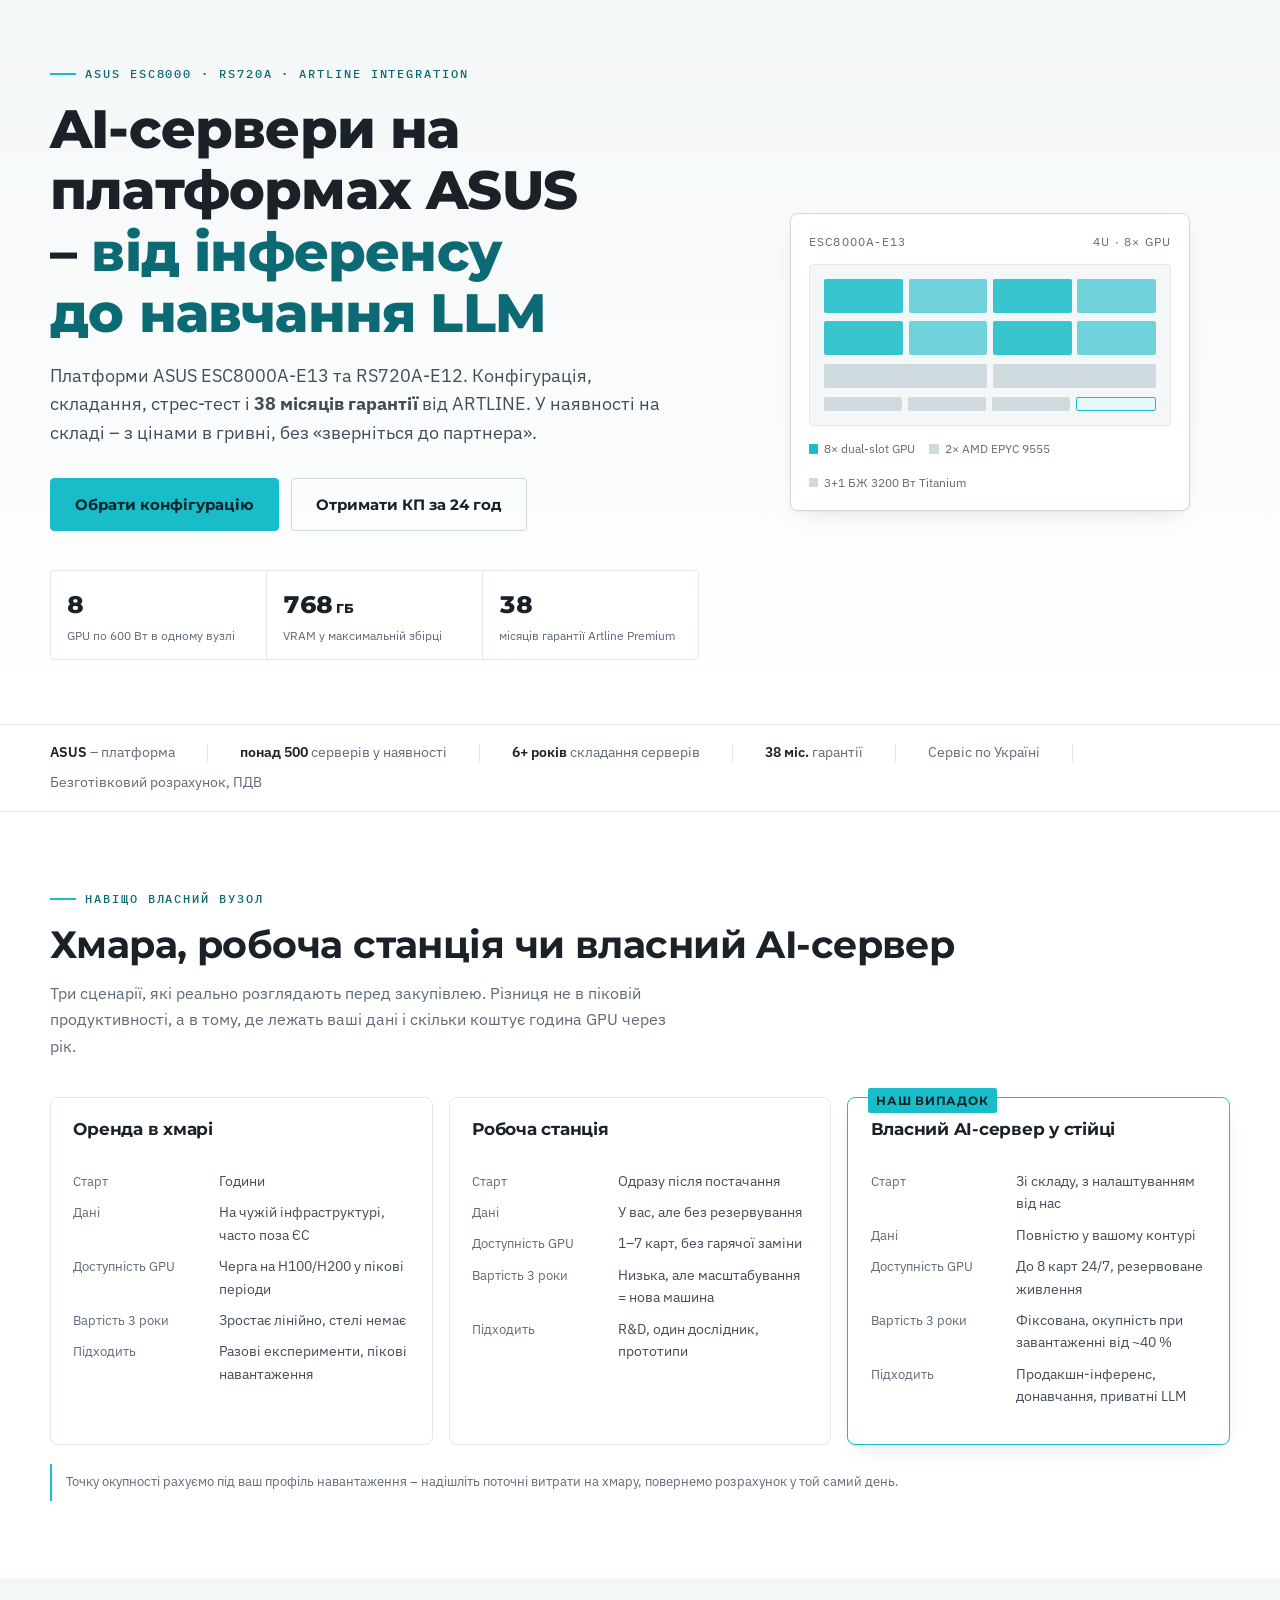
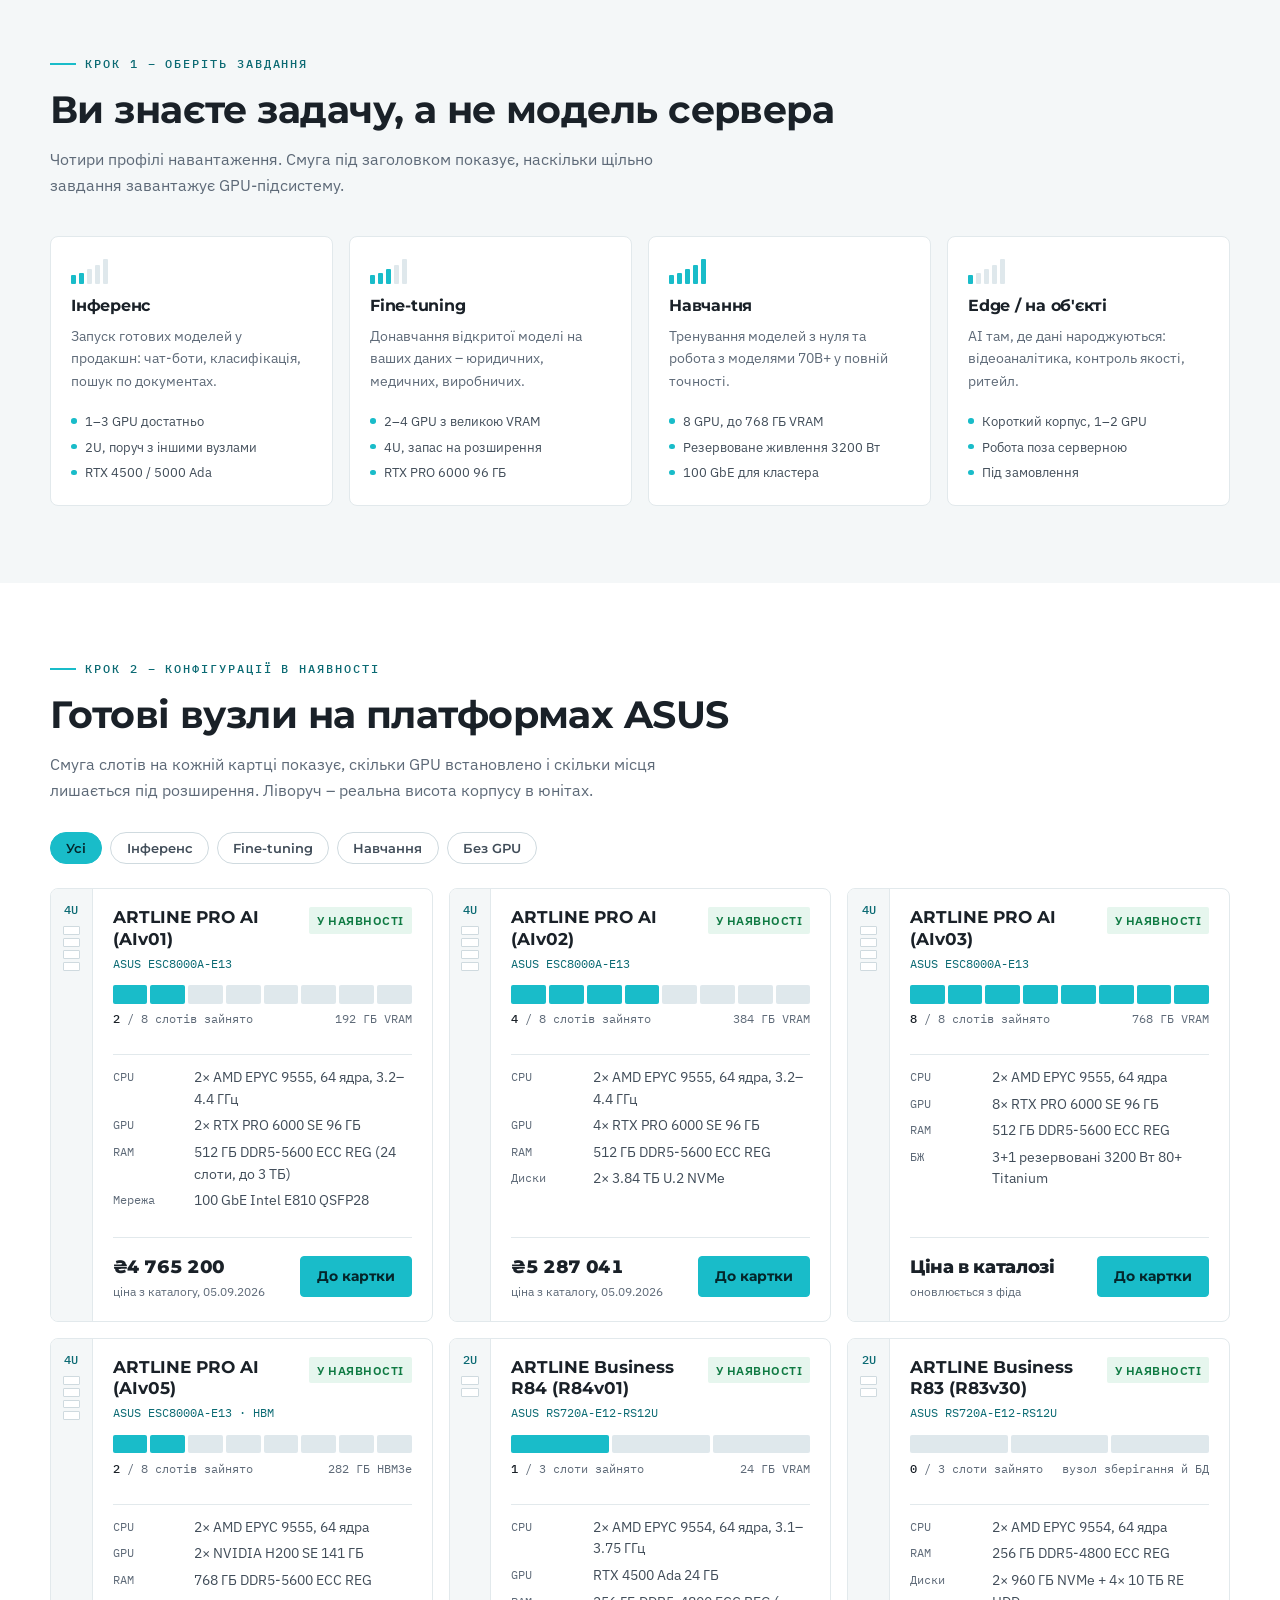
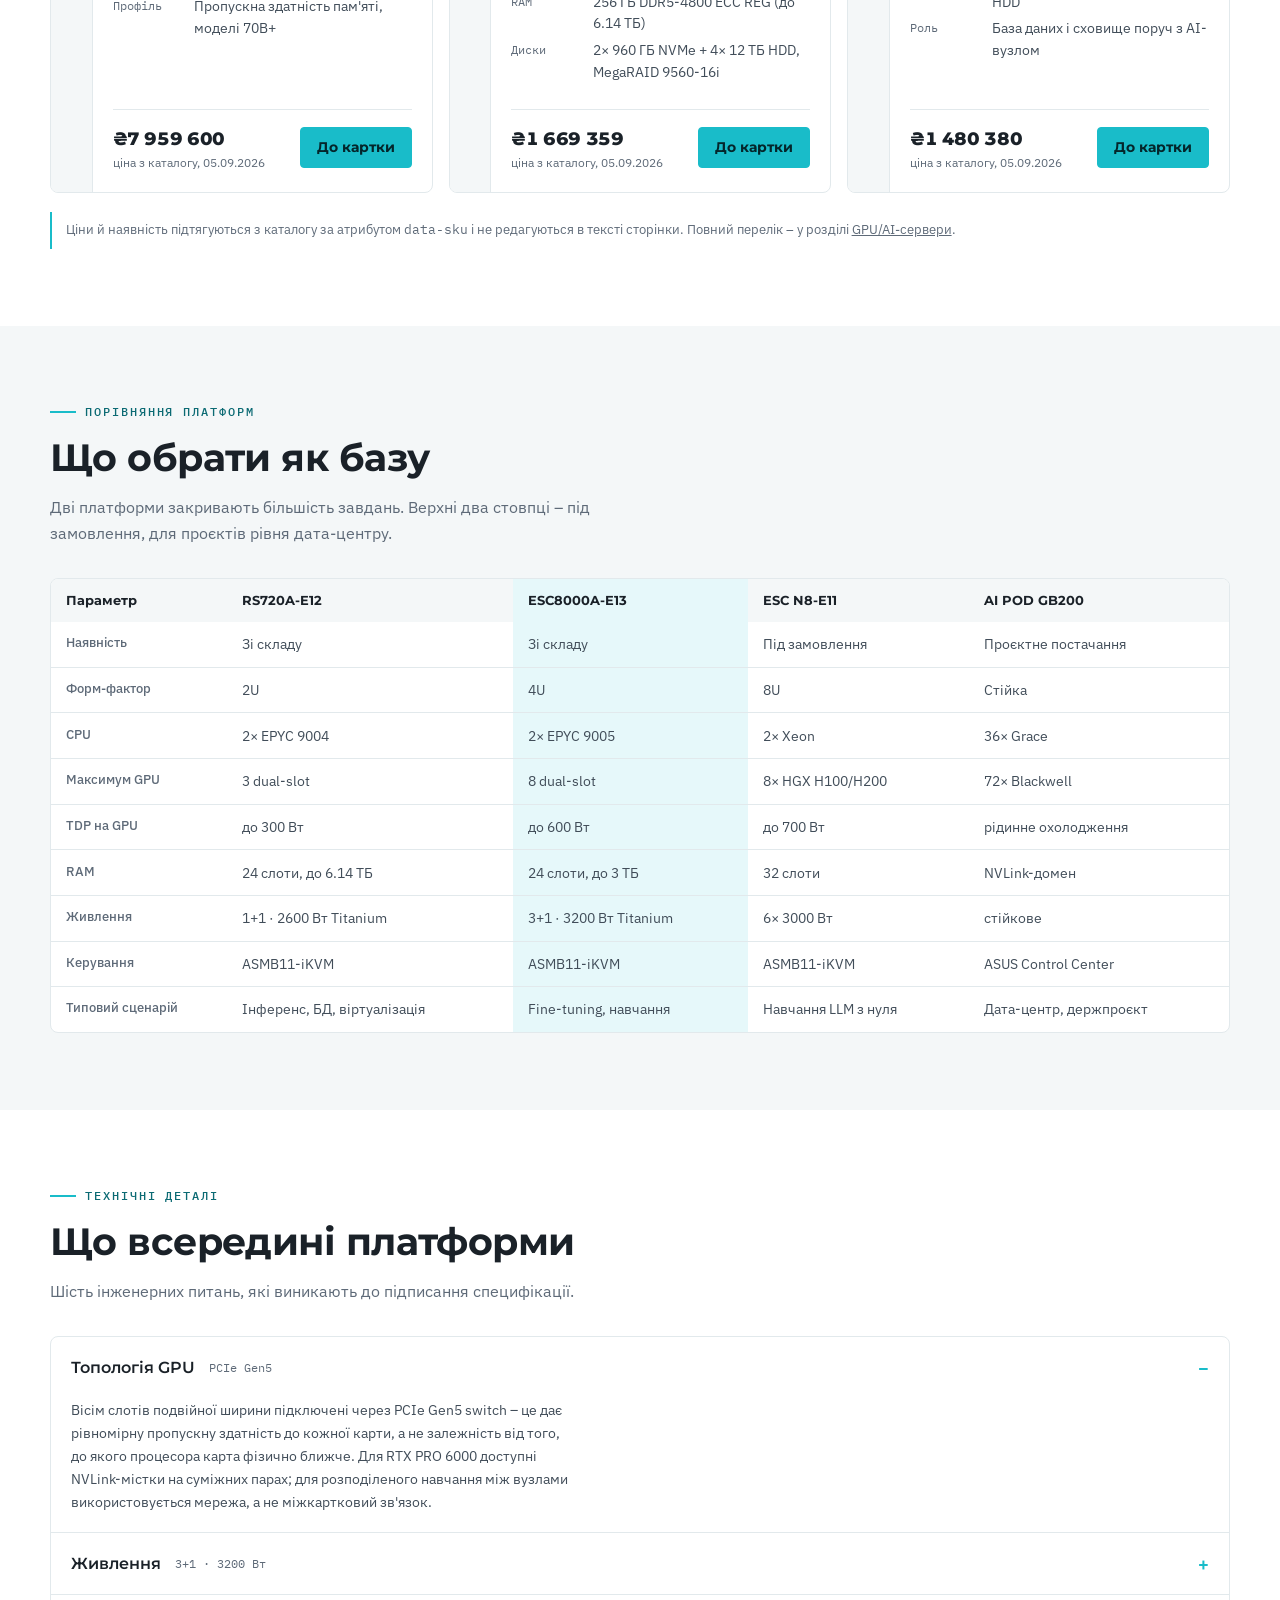
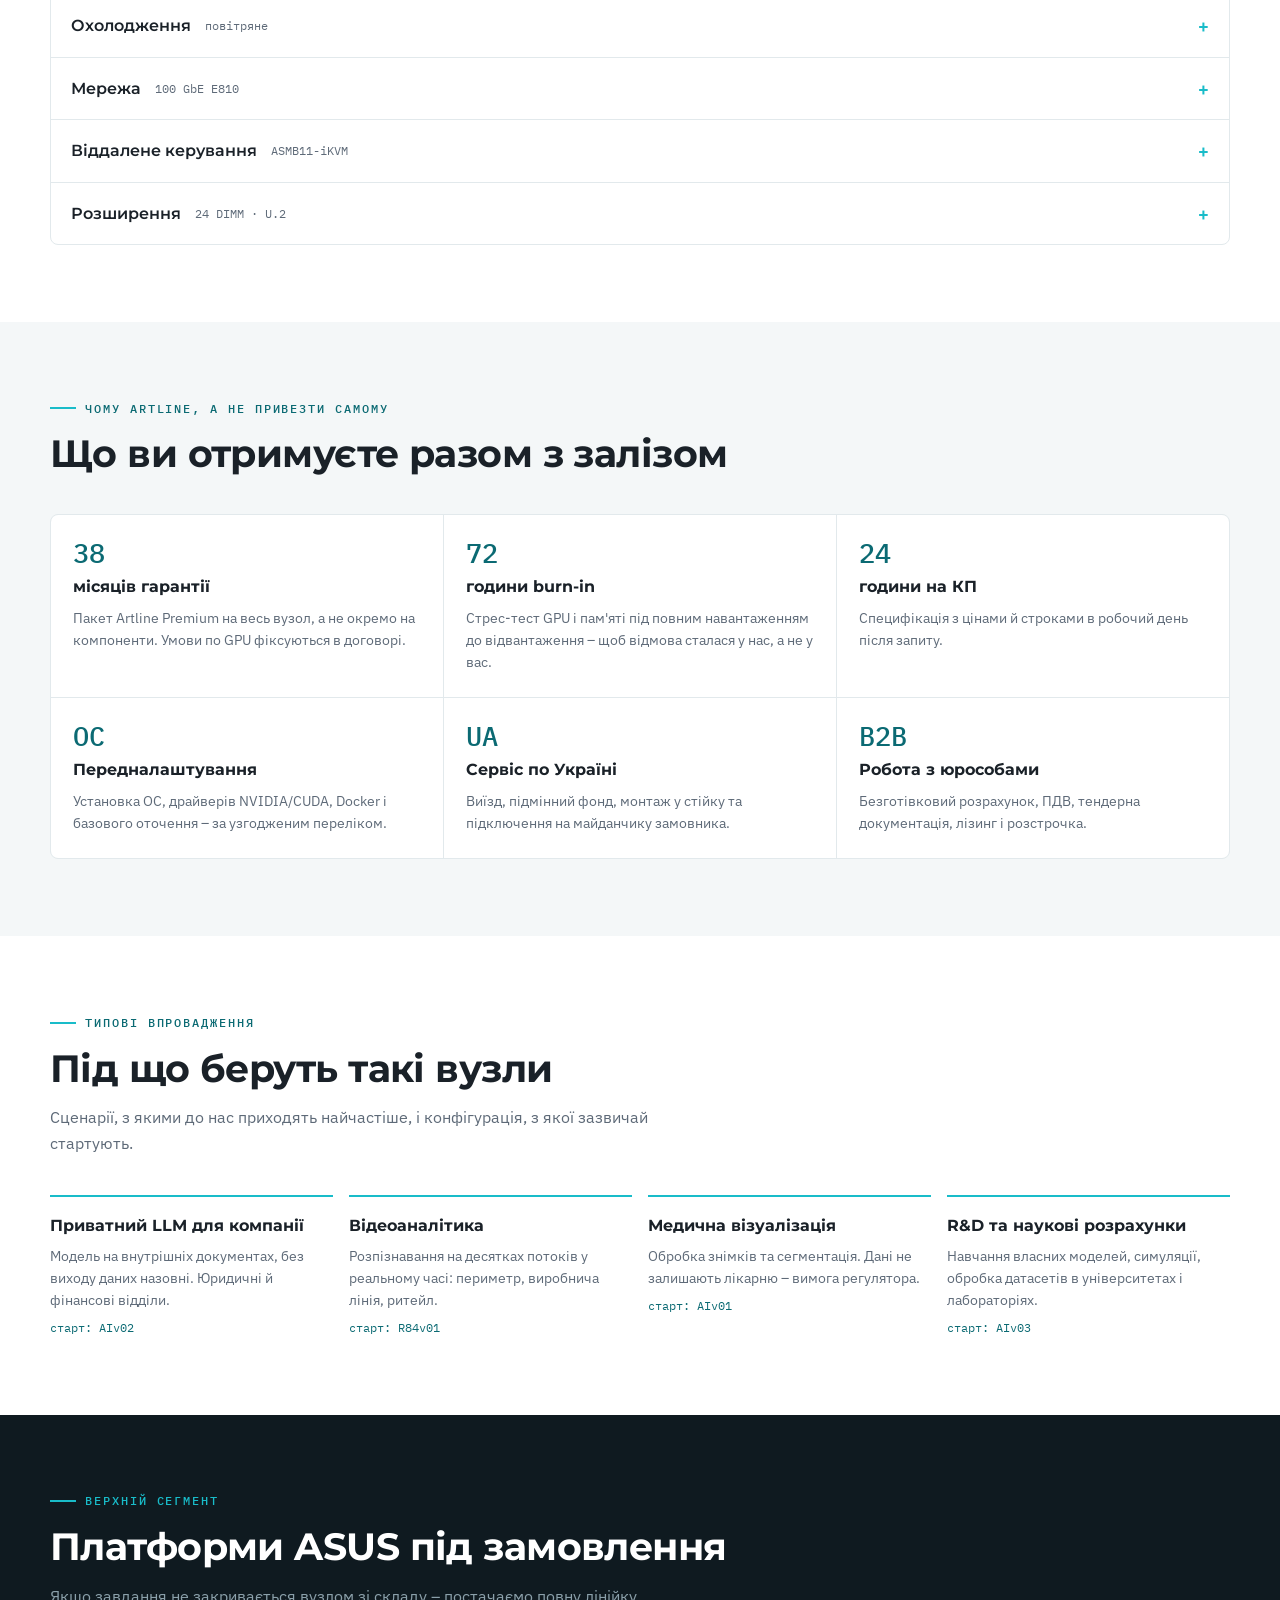
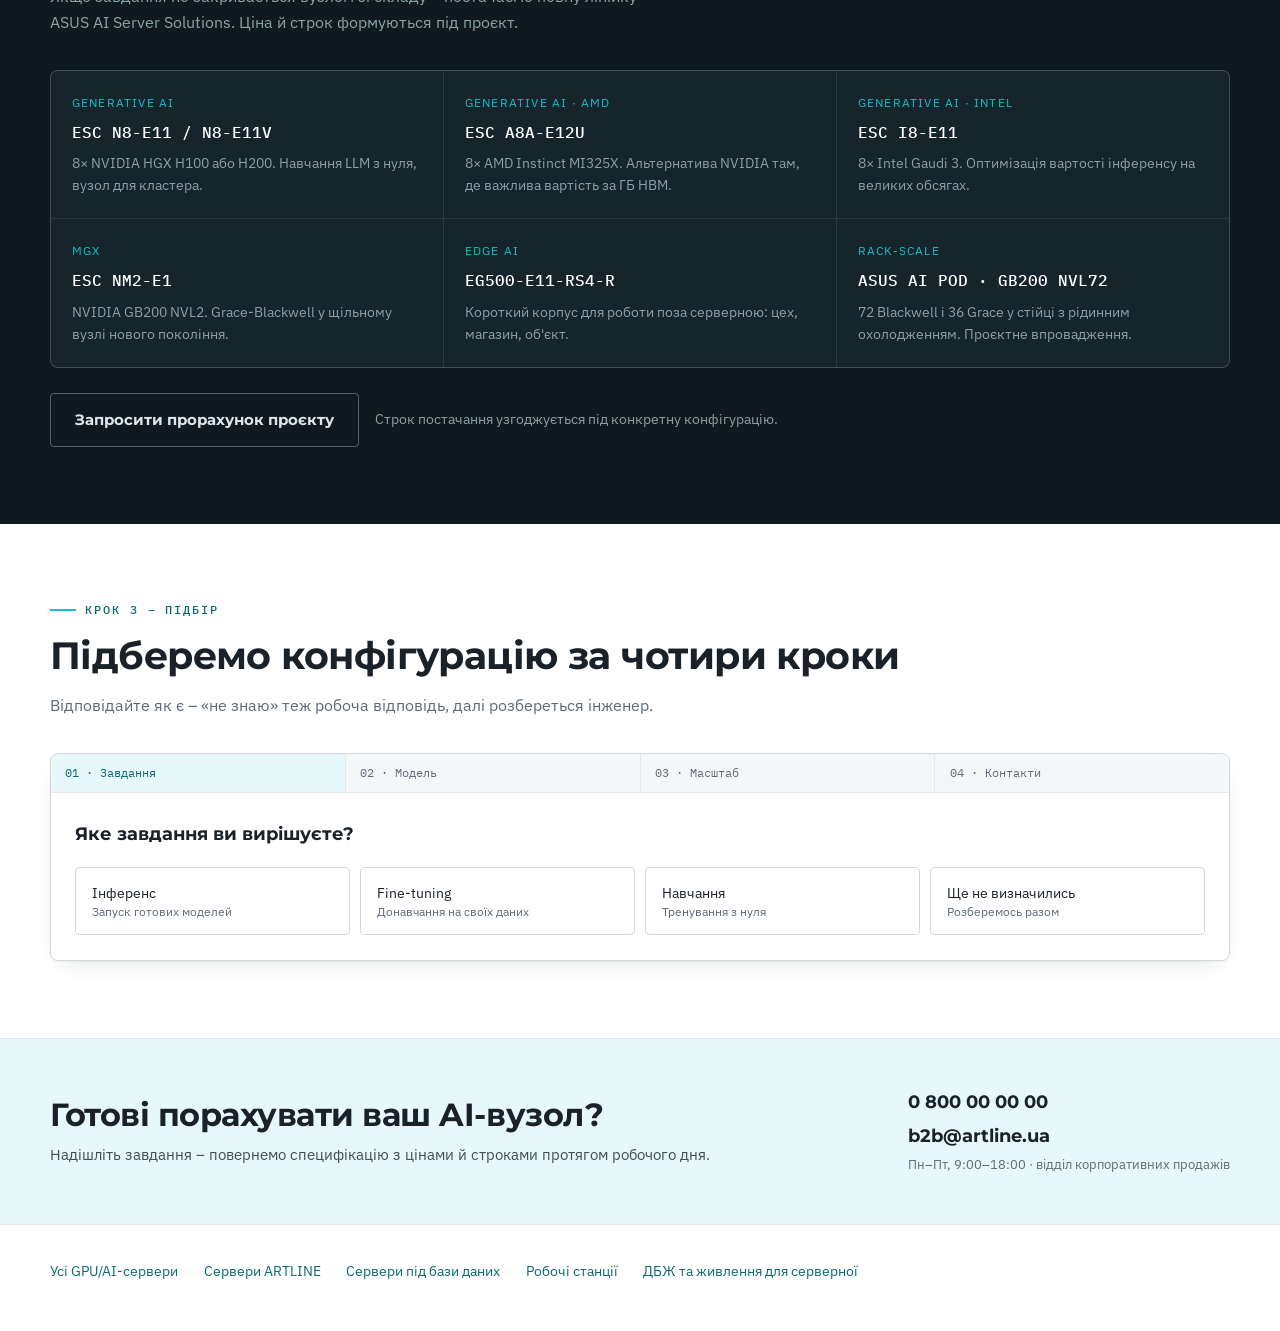
==== commit ce1750de: "fix(web): дизайн-аудит impeccable - читабельні критичні зауваження, без горизонтальної прокрутки на " ====
--- a/promo/asus-ai.html
+++ b/promo/asus-ai.html
@@ -15,8 +15,8 @@
   "@type": "FAQPage",
   "mainEntity": [
     {"@type":"Question","name":"Чим AI-сервер відрізняється від звичайного?","acceptedAnswer":{"@type":"Answer","text":"AI-сервер розрахований на кілька прискорювачів високої потужності: посилене живлення, посилене охолодження, PCIe Gen5 switch для рівномірної пропускної здатності до кожної карти. Звичайний сервер оптимізований під CPU і диски."}},
-    {"@type":"Question","name":"Скільки VRAM потрібно для моделі на 70B?","acceptedAnswer":{"@type":"Answer","text":"Для інференсу у зниженій точності орієнтовно від 96 ГБ; для повної точності та донавчання — 4-8 карт по 96 ГБ. Точну конфігурацію підбираємо під ваш профіль навантаження."}},
-    {"@type":"Question","name":"Чи можна почати з двох GPU і додати ще шість пізніше?","acceptedAnswer":{"@type":"Answer","text":"Так. Платформа ASUS ESC8000A-E13 має вісім слотів, а блоки живлення ми за замовчуванням комплектуємо під повну збірку — розширення не потребує заміни платформи."}},
+    {"@type":"Question","name":"Скільки VRAM потрібно для моделі на 70B?","acceptedAnswer":{"@type":"Answer","text":"Для інференсу у зниженій точності орієнтовно від 96 ГБ; для повної точності та донавчання – 4-8 карт по 96 ГБ. Точну конфігурацію підбираємо під ваш профіль навантаження."}},
+    {"@type":"Question","name":"Чи можна почати з двох GPU і додати ще шість пізніше?","acceptedAnswer":{"@type":"Answer","text":"Так. Платформа ASUS ESC8000A-E13 має вісім слотів, а блоки живлення ми за замовчуванням комплектуємо під повну збірку – розширення не потребує заміни платформи."}},
     {"@type":"Question","name":"Яка гарантія на AI-сервери ARTLINE?","acceptedAnswer":{"@type":"Answer","text":"38 місяців за пакетом Artline Premium на весь вузол, із сервісом на території України."}}
   ]
 }
@@ -30,9 +30,9 @@
 
 <style>
 /* ============================================================
-   ARTLINE — AI-сервери ASUS
-   Усі стилі скоуплені під .ai-lp — блок можна вставляти в CMS.
-   Палітра — в :root, зміна бренду = зміна токенів.
+   ARTLINE – AI-сервери ASUS
+   Усі стилі скоуплені під .ai-lp – блок можна вставляти в CMS.
+   Палітра – в :root, зміна бренду = зміна токенів.
    ============================================================ */
 :root{
   --lp-bg:          #ffffff;
@@ -46,12 +46,14 @@
   --lp-accent:      #19bcc9;
   --lp-accent-ink:  #0b6a73;
   --lp-accent-soft: #e6f8fa;
+  --lp-on-accent-ink: #ffffff;
   --lp-deep:        #0f1a20;
   --lp-deep-2:      #16242c;
   --lp-deep-ink:    #dbe6ea;
   --lp-deep-muted:  #8ba0aa;
   --lp-ok:          #17a55c;
   --lp-ok-soft:     #e6f6ee;
+  --lp-ok-ink:      #0f7a43;
   --lp-order:       #b4741a;
   --lp-order-soft:  #fbf1e2;
   --lp-slot-off:    #dfe8ec;
@@ -62,11 +64,11 @@
 @media (prefers-color-scheme: dark){
   :root:not([data-theme="light"]){
     --lp-bg:#0d1519; --lp-bg-sunk:#111c21; --lp-surface:#152128;
-    --lp-ink:#e8f0f2; --lp-ink-2:#c2d0d6; --lp-muted:#8fa3ac;
+    --lp-ink:#e8f0f2; --lp-ink-2:#dbe9ec; --lp-muted:#8fa3ac;
     --lp-line:#243239; --lp-line-2:#31434c;
-    --lp-accent:#2ed3e0; --lp-accent-ink:#8ceaf2; --lp-accent-soft:#12313a;
+    --lp-accent:#2ed3e0; --lp-accent-ink:#8ceaf2; --lp-accent-soft:#12313a; --lp-on-accent-ink:#0d1519;
     --lp-deep:#080f12; --lp-deep-2:#101c22; --lp-deep-ink:#dbe6ea; --lp-deep-muted:#8ba0aa;
-    --lp-ok:#35c47e; --lp-ok-soft:#122b21;
+    --lp-ok:#35c47e; --lp-ok-soft:#122b21; --lp-ok-ink:#35c47e;
     --lp-order:#dfa456; --lp-order-soft:#2c2317;
     --lp-slot-off:#26343b;
     --lp-shadow:0 1px 2px rgba(0,0,0,.4), 0 8px 24px -12px rgba(0,0,0,.7);
@@ -74,11 +76,11 @@
 }
 :root[data-theme="dark"]{
   --lp-bg:#0d1519; --lp-bg-sunk:#111c21; --lp-surface:#152128;
-  --lp-ink:#e8f0f2; --lp-ink-2:#c2d0d6; --lp-muted:#8fa3ac;
+  --lp-ink:#e8f0f2; --lp-ink-2:#dbe9ec; --lp-muted:#8fa3ac;
   --lp-line:#243239; --lp-line-2:#31434c;
-  --lp-accent:#2ed3e0; --lp-accent-ink:#8ceaf2; --lp-accent-soft:#12313a;
+  --lp-accent:#2ed3e0; --lp-accent-ink:#8ceaf2; --lp-accent-soft:#12313a; --lp-on-accent-ink:#0d1519;
   --lp-deep:#080f12; --lp-deep-2:#101c22; --lp-deep-ink:#dbe6ea; --lp-deep-muted:#8ba0aa;
-  --lp-ok:#35c47e; --lp-ok-soft:#122b21;
+  --lp-ok:#35c47e; --lp-ok-soft:#122b21; --lp-ok-ink:#35c47e;
   --lp-order:#dfa456; --lp-order-soft:#2c2317;
   --lp-slot-off:#26343b;
   --lp-shadow:0 1px 2px rgba(0,0,0,.4), 0 8px 24px -12px rgba(0,0,0,.7);
@@ -107,7 +109,7 @@
 
 /* --- eyebrow: технічний «партномер» секції --- */
 .ai-lp .eyebrow{
-  font-family:"IBM Plex Mono",ui-monospace,monospace; font-size:.72rem; font-weight:500;
+  font-family:"IBM Plex Mono",ui-monospace,monospace; font-size:.75rem; font-weight:500;
   letter-spacing:.16em; text-transform:uppercase; color:var(--lp-accent-ink);
   display:flex; align-items:center; gap:.6rem; margin-bottom:.9rem;
 }
@@ -124,7 +126,7 @@
   text-decoration:none; cursor:pointer; transition:background .15s, color .15s, border-color .15s;
 }
 .ai-lp .btn--primary{ background:var(--lp-accent); color:#04262b; border-color:var(--lp-accent); }
-.ai-lp .btn--primary:hover{ background:var(--lp-accent-ink); border-color:var(--lp-accent-ink); color:#fff; }
+.ai-lp .btn--primary:hover{ background:var(--lp-accent-ink); border-color:var(--lp-accent-ink); color:var(--lp-on-accent-ink); }
 .ai-lp .btn--ghost{ background:transparent; color:var(--lp-ink); border-color:var(--lp-line-2); }
 .ai-lp .btn--ghost:hover{ border-color:var(--lp-accent); color:var(--lp-accent-ink); }
 .ai-lp .btn--onDeep{ background:transparent; color:var(--lp-deep-ink); border-color:rgba(219,230,234,.35); }
@@ -150,9 +152,9 @@
 .ai-lp .hero__kpi b{ display:block; font-family:Montserrat,sans-serif; font-size:1.5rem; font-weight:800; font-variant-numeric:tabular-nums; letter-spacing:-.02em; }
 .ai-lp .hero__kpi span{ font-size:.78rem; color:var(--lp-muted); line-height:1.35; display:block; margin-top:.15rem; }
 
-/* макет корпусу 4U — «фото-плейсхолдер», замінюється реальним фото платформи */
+/* макет корпусу 4U – «фото-плейсхолдер», замінюється реальним фото платформи */
 .ai-lp .chassis{ border:1px solid var(--lp-line-2); border-radius:var(--lp-r-lg); background:var(--lp-surface); padding:1.1rem; box-shadow:var(--lp-shadow); }
-.ai-lp .chassis__cap{ display:flex; justify-content:space-between; align-items:baseline; font-size:.72rem; letter-spacing:.1em; text-transform:uppercase; color:var(--lp-muted); margin-bottom:.8rem; }
+.ai-lp .chassis__cap{ display:flex; justify-content:space-between; align-items:baseline; font-size:.75rem; letter-spacing:.1em; text-transform:uppercase; color:var(--lp-muted); margin-bottom:.8rem; }
 .ai-lp .chassis__body{ background:var(--lp-bg-sunk); border:1px solid var(--lp-line); border-radius:var(--lp-r); padding:.9rem; display:grid; gap:.55rem; }
 .ai-lp .chassis__row{ display:flex; gap:.35rem; }
 .ai-lp .chassis__gpu{ flex:1; height:2.1rem; border-radius:2px; background:var(--lp-accent); opacity:.85; }
@@ -160,7 +162,7 @@
 .ai-lp .chassis__cpu{ flex:1; height:1.5rem; border-radius:2px; background:var(--lp-line-2); }
 .ai-lp .chassis__psu{ flex:1; height:.9rem; border-radius:2px; background:var(--lp-line-2); }
 .ai-lp .chassis__psu:last-child{ background:var(--lp-accent-soft); border:1px solid var(--lp-accent); }
-.ai-lp .chassis__legend{ margin-top:.8rem; font-size:.74rem; color:var(--lp-muted); display:flex; flex-wrap:wrap; gap:.9rem; }
+.ai-lp .chassis__legend{ margin-top:.8rem; font-size:.75rem; color:var(--lp-muted); display:flex; flex-wrap:wrap; gap:.9rem; }
 .ai-lp .chassis__legend i{ font-style:normal; display:inline-flex; align-items:center; gap:.35rem; }
 .ai-lp .chassis__legend i::before{ content:""; width:.6rem; height:.6rem; border-radius:1px; background:var(--lp-line-2); }
 .ai-lp .chassis__legend i.is-gpu::before{ background:var(--lp-accent); }
@@ -180,7 +182,7 @@
 .ai-lp .why__col--pick::after{
   content:"Наш випадок"; position:absolute; top:-.65rem; left:1.2rem;
   background:var(--lp-accent); color:#04262b; font-family:Montserrat,sans-serif; font-weight:700;
-  font-size:.68rem; letter-spacing:.06em; text-transform:uppercase; padding:.2rem .55rem; border-radius:2px;
+  font-size:.75rem; letter-spacing:.06em; text-transform:uppercase; padding:.2rem .55rem; border-radius:2px;
 }
 .ai-lp .why__col h3{ font-size:1.05rem; font-weight:700; }
 .ai-lp .why__dl{ display:grid; gap:.55rem; font-size:.88rem; }
@@ -228,22 +230,22 @@
   background:var(--lp-bg-sunk); border-right:1px solid var(--lp-line);
   display:flex; flex-direction:column; align-items:center; padding:.7rem 0; gap:3px;
 }
-.ai-lp .rail b{ font-family:"IBM Plex Mono",monospace; font-size:.72rem; color:var(--lp-accent-ink); font-weight:500; margin-bottom:.25rem; }
+.ai-lp .rail b{ font-family:"IBM Plex Mono",monospace; font-size:.75rem; color:var(--lp-accent-ink); font-weight:500; margin-bottom:.25rem; }
 .ai-lp .rail i{ width:1.1rem; height:.55rem; border:1px solid var(--lp-line-2); border-radius:1px; background:var(--lp-surface); }
 .ai-lp .model__body{ padding:1.15rem 1.25rem 1.25rem; display:flex; flex-direction:column; gap:.75rem; }
 .ai-lp .model__top{ display:flex; justify-content:space-between; align-items:flex-start; gap:.6rem; }
 .ai-lp .model__name{ font-family:Montserrat,sans-serif; font-weight:700; font-size:1.06rem; line-height:1.25; }
 .ai-lp .model__plat{ font-family:"IBM Plex Mono",monospace; font-size:.76rem; color:var(--lp-accent-ink); margin-top:.25rem; }
-.ai-lp .badge{ font-size:.68rem; font-weight:600; letter-spacing:.04em; text-transform:uppercase; padding:.22rem .5rem; border-radius:2px; white-space:nowrap; flex:none; }
-.ai-lp .badge--ok{ background:var(--lp-ok-soft); color:var(--lp-ok); }
+.ai-lp .badge{ font-size:.75rem; font-weight:600; letter-spacing:.04em; text-transform:uppercase; padding:.22rem .5rem; border-radius:2px; white-space:nowrap; flex:none; }
+.ai-lp .badge--ok{ background:var(--lp-ok-soft); color:var(--lp-ok-ink); }
 .ai-lp .badge--order{ background:var(--lp-order-soft); color:var(--lp-order); }
 
-/* смуга зайнятості GPU-слотів — головний інформаційний елемент картки */
+/* смуга зайнятості GPU-слотів – головний інформаційний елемент картки */
 .ai-lp .slots{ display:flex; flex-direction:column; gap:.35rem; }
 .ai-lp .slots__bar{ display:flex; gap:3px; }
 .ai-lp .slots__bar i{ flex:1; height:1.15rem; border-radius:2px; background:var(--lp-slot-off); }
 .ai-lp .slots__bar i.on{ background:var(--lp-accent); }
-.ai-lp .slots__cap{ font-family:"IBM Plex Mono",monospace; font-size:.73rem; color:var(--lp-muted); display:flex; justify-content:space-between; gap:1rem; }
+.ai-lp .slots__cap{ font-family:"IBM Plex Mono",monospace; font-size:.75rem; color:var(--lp-muted); display:flex; justify-content:space-between; gap:1rem; }
 .ai-lp .slots__cap b{ color:var(--lp-ink); font-weight:500; }
 
 .ai-lp .spec{ display:grid; gap:.3rem; font-size:.85rem; border-top:1px solid var(--lp-line); padding-top:.75rem; }
@@ -252,7 +254,7 @@
 .ai-lp .spec dd{ margin:0; color:var(--lp-ink-2); }
 .ai-lp .model__foot{ display:flex; align-items:center; justify-content:space-between; gap:.75rem; margin-top:auto; padding-top:.85rem; border-top:1px solid var(--lp-line); flex-wrap:wrap; }
 .ai-lp .price{ font-family:Montserrat,sans-serif; font-weight:800; font-size:1.15rem; font-variant-numeric:tabular-nums; letter-spacing:-.02em; }
-.ai-lp .price small{ display:block; font-family:"IBM Plex Sans",sans-serif; font-weight:400; font-size:.7rem; color:var(--lp-muted); letter-spacing:0; }
+.ai-lp .price small{ display:block; font-family:"IBM Plex Sans",sans-serif; font-weight:400; font-size:.75rem; color:var(--lp-muted); letter-spacing:0; }
 .ai-lp .note{
   margin-top:1.2rem; font-size:.8rem; color:var(--lp-muted);
   border-left:2px solid var(--lp-accent); padding:.5rem 0 .5rem .85rem;
@@ -279,8 +281,8 @@
 .ai-lp summary::-webkit-details-marker{ display:none; }
 .ai-lp summary::after{ content:"+"; margin-left:auto; font-family:"IBM Plex Mono",monospace; color:var(--lp-accent); font-size:1.15rem; }
 .ai-lp details[open] summary::after{ content:"−"; }
-.ai-lp summary span.k{ font-family:"IBM Plex Mono",monospace; font-size:.74rem; color:var(--lp-muted); font-weight:400; }
-.ai-lp details > div{ padding:0 1.25rem 1.15rem 1.25rem; color:var(--lp-ink-2); font-size:.9rem; max-width:78ch; }
+.ai-lp summary span.k{ font-family:"IBM Plex Mono",monospace; font-size:.75rem; color:var(--lp-muted); font-weight:400; }
+.ai-lp details > div{ padding:0 1.25rem 1.15rem 1.25rem; color:var(--lp-ink-2); font-size:.9rem; max-width:68ch; }
 
 /* ============ 08 SERVICE ============ */
 .ai-lp .svc{ display:grid; grid-template-columns:repeat(3,1fr); gap:1px; margin-top:2.4rem; background:var(--lp-line); border:1px solid var(--lp-line); border-radius:var(--lp-r-lg); overflow:hidden; }
@@ -308,14 +310,14 @@
 @media (max-width:600px){ .ai-lp .order{ grid-template-columns:1fr; } }
 .ai-lp .order__i{ background:var(--lp-deep-2); padding:1.35rem 1.3rem; display:flex; flex-direction:column; gap:.5rem; }
 .ai-lp .order__i b{ font-family:"IBM Plex Mono",monospace; font-size:1rem; font-weight:500; color:#fff; }
-.ai-lp .order__i .t{ font-size:.72rem; letter-spacing:.1em; text-transform:uppercase; color:var(--lp-accent); }
+.ai-lp .order__i .t{ font-size:.75rem; letter-spacing:.1em; text-transform:uppercase; color:var(--lp-accent); }
 .ai-lp .order__i span{ font-size:.85rem; color:var(--lp-deep-muted); }
 .ai-lp .deep__foot{ margin-top:1.6rem; display:flex; flex-wrap:wrap; align-items:center; gap:1rem; font-size:.85rem; color:var(--lp-deep-muted); }
 
 /* ============ 11 QUIZ ============ */
 .ai-lp .quiz{ margin-top:2.2rem; border:1px solid var(--lp-line-2); border-radius:var(--lp-r-lg); background:var(--lp-surface); box-shadow:var(--lp-shadow); overflow:hidden; }
 .ai-lp .quiz__head{ display:flex; gap:1px; background:var(--lp-line); border-bottom:1px solid var(--lp-line); }
-.ai-lp .quiz__head div{ flex:1; background:var(--lp-bg-sunk); padding:.6rem .9rem; font-family:"IBM Plex Mono",monospace; font-size:.73rem; color:var(--lp-muted); }
+.ai-lp .quiz__head div{ flex:1; background:var(--lp-bg-sunk); padding:.6rem .9rem; font-family:"IBM Plex Mono",monospace; font-size:.75rem; color:var(--lp-muted); }
 .ai-lp .quiz__head div.on{ background:var(--lp-accent-soft); color:var(--lp-accent-ink); }
 .ai-lp .quiz__head div.done{ background:var(--lp-surface); color:var(--lp-ink); }
 .ai-lp .quiz__body{ padding:1.6rem 1.5rem; }
@@ -372,8 +374,8 @@
   <div class="wrap hero__grid">
     <div>
       <p class="eyebrow">ASUS ESC8000 · RS720A · ARTLINE Integration</p>
-      <h1>AI-сервери на платформах ASUS — <em>від інференсу до навчання LLM</em></h1>
-      <p class="hero__sub">Платформи ASUS ESC8000A-E13 та RS720A-E12. Конфігурація, складання, стрес-тест і <strong>38 місяців гарантії</strong> від ARTLINE. У наявності на складі — з цінами в гривні, без «зверніться до партнера».</p>
+      <h1>AI-сервери на платформах ASUS – <em>від інференсу до навчання LLM</em></h1>
+      <p class="hero__sub">Платформи ASUS ESC8000A-E13 та RS720A-E12. Конфігурація, складання, стрес-тест і <strong>38 місяців гарантії</strong> від ARTLINE. У наявності на складі – з цінами в гривні, без «зверніться до партнера».</p>
       <div class="hero__cta">
         <a class="btn btn--primary" href="#modeli">Обрати конфігурацію</a>
         <a class="btn btn--ghost" href="#pidbir">Отримати КП за 24 год</a>
@@ -414,7 +416,7 @@
 <!-- ============ 02 TRUST ============ -->
 <div class="trust">
   <div class="wrap trust__in">
-    <span><b>ASUS</b> — платформа</span><span class="trust__sep"></span>
+    <span><b>ASUS</b> – платформа</span><span class="trust__sep"></span>
     <span><b>понад 500</b> серверів у наявності</span><span class="trust__sep"></span>
     <span><b>6+ років</b> складання серверів</span><span class="trust__sep"></span>
     <span><b>38 міс.</b> гарантії</span><span class="trust__sep"></span>
@@ -462,14 +464,14 @@
         </dl>
       </div>
     </div>
-    <p class="note">Точку окупності рахуємо під ваш профіль навантаження — надішліть поточні витрати на хмару, повернемо розрахунок у той самий день.</p>
+    <p class="note">Точку окупності рахуємо під ваш профіль навантаження – надішліть поточні витрати на хмару, повернемо розрахунок у той самий день.</p>
   </div>
 </section>
 
 <!-- ============ 04 TIERS ============ -->
 <section class="sect sect--sunk" id="scenarii">
   <div class="wrap">
-    <p class="eyebrow">Крок 1 — оберіть завдання</p>
+    <p class="eyebrow">Крок 1 – оберіть завдання</p>
     <h2 class="h2">Ви знаєте задачу, а не модель сервера</h2>
     <p class="lede">Чотири профілі навантаження. Смуга під заголовком показує, наскільки щільно завдання завантажує GPU-підсистему.</p>
 
@@ -483,7 +485,7 @@
       <a class="tier" href="#modeli">
         <span class="tier__load" aria-hidden="true"><i class="on" style="height:35%"></i><i class="on" style="height:45%"></i><i class="on" style="height:60%"></i><i style="height:75%"></i><i style="height:100%"></i></span>
         <h3>Fine-tuning</h3>
-        <p>Донавчання відкритої моделі на ваших даних — юридичних, медичних, виробничих.</p>
+        <p>Донавчання відкритої моделі на ваших даних – юридичних, медичних, виробничих.</p>
         <ul><li>2–4 GPU з великою VRAM</li><li>4U, запас на розширення</li><li>RTX PRO 6000 96 ГБ</li></ul>
       </a>
       <a class="tier" href="#modeli">
@@ -505,9 +507,9 @@
 <!-- ============ 05 MODELS ============ -->
 <section class="sect" id="modeli">
   <div class="wrap">
-    <p class="eyebrow">Крок 2 — конфігурації в наявності</p>
+    <p class="eyebrow">Крок 2 – конфігурації в наявності</p>
     <h2 class="h2">Готові вузли на платформах ASUS</h2>
-    <p class="lede">Смуга слотів на кожній картці показує, скільки GPU встановлено і скільки місця лишається під розширення. Ліворуч — реальна висота корпусу в юнітах.</p>
+    <p class="lede">Смуга слотів на кожній картці показує, скільки GPU встановлено і скільки місця лишається під розширення. Ліворуч – реальна висота корпусу в юнітах.</p>
 
     <div class="chips" role="group" aria-label="Фільтр за завданням">
       <button class="chip" data-f="all" aria-pressed="true">Усі</button>
@@ -682,8 +684,8 @@
       </article>
 
     </div>
-    <p class="note" id="emptyNote" hidden>За цим фільтром зараз немає конфігурацій у наявності — подивіться розділ «Під замовлення» або залиште запит на підбір.</p>
-    <p class="note">Ціни й наявність підтягуються з каталогу за атрибутом <code class="mono">data-sku</code> і не редагуються в тексті сторінки. Повний перелік — у розділі <a href="https://artline.ua/catalog/servery-artline/naznachenie-servera=ai">GPU/AI-сервери</a>.</p>
+    <p class="note" id="emptyNote" hidden>За цим фільтром зараз немає конфігурацій у наявності – подивіться розділ «Під замовлення» або залиште запит на підбір.</p>
+    <p class="note">Ціни й наявність підтягуються з каталогу за атрибутом <code class="mono">data-sku</code> і не редагуються в тексті сторінки. Повний перелік – у розділі <a href="https://artline.ua/catalog/servery-artline/naznachenie-servera=ai">GPU/AI-сервери</a>.</p>
   </div>
 </section>
 
@@ -692,7 +694,7 @@
   <div class="wrap">
     <p class="eyebrow">Порівняння платформ</p>
     <h2 class="h2">Що обрати як базу</h2>
-    <p class="lede">Дві платформи закривають більшість завдань. Верхні два стовпці — під замовлення, для проєктів рівня дата-центру.</p>
+    <p class="lede">Дві платформи закривають більшість завдань. Верхні два стовпці – під замовлення, для проєктів рівня дата-центру.</p>
 
     <div class="tableWrap">
       <table>
@@ -731,27 +733,27 @@
     <div class="accs">
       <details open>
         <summary>Топологія GPU <span class="k">PCIe Gen5</span></summary>
-        <div>Вісім слотів подвійної ширини підключені через PCIe Gen5 switch — це дає рівномірну пропускну здатність до кожної карти, а не залежність від того, до якого процесора карта фізично ближче. Для RTX PRO 6000 доступні NVLink-містки на суміжних парах; для розподіленого навчання між вузлами використовується мережа, а не міжкартковий зв'язок.</div>
+        <div>Вісім слотів подвійної ширини підключені через PCIe Gen5 switch – це дає рівномірну пропускну здатність до кожної карти, а не залежність від того, до якого процесора карта фізично ближче. Для RTX PRO 6000 доступні NVLink-містки на суміжних парах; для розподіленого навчання між вузлами використовується мережа, а не міжкартковий зв'язок.</div>
       </details>
       <details>
         <summary>Живлення <span class="k">3+1 · 3200 Вт</span></summary>
-        <div>Вісім карт по 600 Вт плюс два EPYC 9555 — це стеля близько 6 кВт на вузол. Конфігурація 3+1 означає, що вузол продовжує працювати при відмові одного блока, а не просто має чотири БЖ. Практичний наслідок для вас: на стійку з двома такими вузлами потрібен окремий ввід і ДБЖ відповідної потужності — це ми рахуємо разом зі специфікацією.</div>
+        <div>Вісім карт по 600 Вт плюс два EPYC 9555 – це стеля близько 6 кВт на вузол. Конфігурація 3+1 означає, що вузол продовжує працювати при відмові одного блока, а не просто має чотири БЖ. Практичний наслідок для вас: на стійку з двома такими вузлами потрібен окремий ввід і ДБЖ відповідної потужності – це ми рахуємо разом зі специфікацією.</div>
       </details>
       <details>
         <summary>Охолодження <span class="k">повітряне</span></summary>
-        <div>Стандартна збірка — повітряна, з передньо-заднім потоком. Вимоги до приміщення: холодний коридор від 18 °C, вільний прохід повітря спереду й ззаду, шумове навантаження серверного рівня. Якщо вузол ставиться не в серверну, це потрібно обговорити до замовлення — ми або міняємо форм-фактор, або пропонуємо шумоізольовану шафу.</div>
+        <div>Стандартна збірка – повітряна, з передньо-заднім потоком. Вимоги до приміщення: холодний коридор від 18 °C, вільний прохід повітря спереду й ззаду, шумове навантаження серверного рівня. Якщо вузол ставиться не в серверну, це потрібно обговорити до замовлення – ми або міняємо форм-фактор, або пропонуємо шумоізольовану шафу.</div>
       </details>
       <details>
         <summary>Мережа <span class="k">100 GbE E810</span></summary>
-        <div>Базово — Intel E810 QSFP28 на 100 GbE, чого вистачає для завантаження даних і для інференсу. Якщо планується кластер з двох і більше вузлів для розподіленого навчання, закладаємо InfiniBand або 200/400 GbE — інакше мережа стає вузьким місцем швидше, ніж GPU.</div>
+        <div>Базово – Intel E810 QSFP28 на 100 GbE, чого вистачає для завантаження даних і для інференсу. Якщо планується кластер з двох і більше вузлів для розподіленого навчання, закладаємо InfiniBand або 200/400 GbE – інакше мережа стає вузьким місцем швидше, ніж GPU.</div>
       </details>
       <details>
         <summary>Віддалене керування <span class="k">ASMB11-iKVM</span></summary>
-        <div>Власний BMC-модуль ASUS з IPMI 2.0 та Redfish: віддалена консоль, монтування образів, керування живленням, моніторинг температур і швидкості вентиляторів. Для парку машин — ASUS Control Center з інвентаризацією й масовим оновленням прошивок. Це те, що дозволяє не їздити в серверну заради перевстановлення ОС.</div>
+        <div>Власний BMC-модуль ASUS з IPMI 2.0 та Redfish: віддалена консоль, монтування образів, керування живленням, моніторинг температур і швидкості вентиляторів. Для парку машин – ASUS Control Center з інвентаризацією й масовим оновленням прошивок. Це те, що дозволяє не їздити в серверну заради перевстановлення ОС.</div>
       </details>
       <details>
         <summary>Розширення <span class="k">24 DIMM · U.2</span></summary>
-        <div>24 слоти пам'яті до 3 ТБ DDR5-5600 ECC REG і відсіки U.2 NVMe з гарячою заміною. Практично це означає, що вузол, куплений з двома GPU, доростає до восьми без заміни платформи — за умови, що живлення й охолодження закладені одразу під максимум. Ми за замовчуванням комплектуємо БЖ під повну збірку.</div>
+        <div>24 слоти пам'яті до 3 ТБ DDR5-5600 ECC REG і відсіки U.2 NVMe з гарячою заміною. Практично це означає, що вузол, куплений з двома GPU, доростає до восьми без заміни платформи – за умови, що живлення й охолодження закладені одразу під максимум. Ми за замовчуванням комплектуємо БЖ під повну збірку.</div>
       </details>
     </div>
   </div>
@@ -765,9 +767,9 @@
 
     <div class="svc">
       <div class="svc__i"><em>38</em><b>місяців гарантії</b><span>Пакет Artline Premium на весь вузол, а не окремо на компоненти. Умови по GPU фіксуються в договорі.</span></div>
-      <div class="svc__i"><em>72</em><b>години burn-in</b><span>Стрес-тест GPU і пам'яті під повним навантаженням до відвантаження — щоб відмова сталася у нас, а не у вас.</span></div>
+      <div class="svc__i"><em>72</em><b>години burn-in</b><span>Стрес-тест GPU і пам'яті під повним навантаженням до відвантаження – щоб відмова сталася у нас, а не у вас.</span></div>
       <div class="svc__i"><em>24</em><b>години на КП</b><span>Специфікація з цінами й строками в робочий день після запиту.</span></div>
-      <div class="svc__i"><em>ОС</em><b>Передналаштування</b><span>Установка ОС, драйверів NVIDIA/CUDA, Docker і базового оточення — за узгодженим переліком.</span></div>
+      <div class="svc__i"><em>ОС</em><b>Передналаштування</b><span>Установка ОС, драйверів NVIDIA/CUDA, Docker і базового оточення – за узгодженим переліком.</span></div>
       <div class="svc__i"><em>UA</em><b>Сервіс по Україні</b><span>Виїзд, підмінний фонд, монтаж у стійку та підключення на майданчику замовника.</span></div>
       <div class="svc__i"><em>B2B</em><b>Робота з юрособами</b><span>Безготівковий розрахунок, ПДВ, тендерна документація, лізинг і розстрочка.</span></div>
     </div>
@@ -784,7 +786,7 @@
     <div class="cases">
       <div class="case"><b>Приватний LLM для компанії</b><span>Модель на внутрішніх документах, без виходу даних назовні. Юридичні й фінансові відділи.</span><code>старт: AIv02</code></div>
       <div class="case"><b>Відеоаналітика</b><span>Розпізнавання на десятках потоків у реальному часі: периметр, виробнича лінія, ритейл.</span><code>старт: R84v01</code></div>
-      <div class="case"><b>Медична візуалізація</b><span>Обробка знімків та сегментація. Дані не залишають лікарню — вимога регулятора.</span><code>старт: AIv01</code></div>
+      <div class="case"><b>Медична візуалізація</b><span>Обробка знімків та сегментація. Дані не залишають лікарню – вимога регулятора.</span><code>старт: AIv01</code></div>
       <div class="case"><b>R&amp;D та наукові розрахунки</b><span>Навчання власних моделей, симуляції, обробка датасетів в університетах і лабораторіях.</span><code>старт: AIv03</code></div>
     </div>
   </div>
@@ -795,7 +797,7 @@
   <div class="wrap">
     <p class="eyebrow">Верхній сегмент</p>
     <h2 class="h2">Платформи ASUS під замовлення</h2>
-    <p class="lede">Якщо завдання не закривається вузлом зі складу — постачаємо повну лінійку ASUS AI Server Solutions. Ціна й строк формуються під проєкт.</p>
+    <p class="lede">Якщо завдання не закривається вузлом зі складу – постачаємо повну лінійку ASUS AI Server Solutions. Ціна й строк формуються під проєкт.</p>
 
     <div class="order">
       <div class="order__i"><span class="t">Generative AI</span><b>ESC N8-E11 / N8-E11V</b><span>8× NVIDIA HGX H100 або H200. Навчання LLM з нуля, вузол для кластера.</span></div>
@@ -816,9 +818,9 @@
 <!-- ============ 11 QUIZ ============ -->
 <section class="sect" id="pidbir">
   <div class="wrap">
-    <p class="eyebrow">Крок 3 — підбір</p>
+    <p class="eyebrow">Крок 3 – підбір</p>
     <h2 class="h2">Підберемо конфігурацію за чотири кроки</h2>
-    <p class="lede">Відповідайте як є — «не знаю» теж робоча відповідь, далі розбереться інженер.</p>
+    <p class="lede">Відповідайте як є – «не знаю» теж робоча відповідь, далі розбереться інженер.</p>
 
     <div class="quiz">
       <div class="quiz__head" id="quizHead">
@@ -837,7 +839,7 @@
   <div class="wrap final__in">
     <div>
       <h2>Готові порахувати ваш AI-вузол?</h2>
-      <p>Надішліть завдання — повернемо специфікацію з цінами й строками протягом робочого дня.</p>
+      <p>Надішліть завдання – повернемо специфікацію з цінами й строками протягом робочого дня.</p>
     </div>
     <div class="final__contacts">
       <a href="tel:+380800000000">0 800 00 00 00</a>
@@ -917,10 +919,10 @@
   var headCells = root.querySelectorAll('#quizHead div');
 
   function recommend(){
-    if(state.scale === 'many') return { sku:'ESC N8-E11 або AI POD', why:'Для кластера підбираємо платформу під мережеву топологію — це проєктне рішення.', href:'#pid-zamovlennya', label:'Дивитись платформи під замовлення' };
-    if(state.size === 'l' || state.task === 'train') return { sku:'ARTLINE PRO AI (AIv03)', why:'8× RTX PRO 6000 SE, 768 ГБ VRAM — повна щільність для навчання й моделей 70B+.', href:'https://artline.ua/uk/product/server-artline-pro-ai-aiv03', label:'Відкрити картку AIv03' };
+    if(state.scale === 'many') return { sku:'ESC N8-E11 або AI POD', why:'Для кластера підбираємо платформу під мережеву топологію – це проєктне рішення.', href:'#pid-zamovlennya', label:'Дивитись платформи під замовлення' };
+    if(state.size === 'l' || state.task === 'train') return { sku:'ARTLINE PRO AI (AIv03)', why:'8× RTX PRO 6000 SE, 768 ГБ VRAM – повна щільність для навчання й моделей 70B+.', href:'https://artline.ua/uk/product/server-artline-pro-ai-aiv03', label:'Відкрити картку AIv03' };
     if(state.task === 'ft' || state.size === 'm') return { sku:'ARTLINE PRO AI (AIv02)', why:'4× RTX PRO 6000 SE, 384 ГБ VRAM і запас на ще чотири карти без заміни платформи.', href:'https://artline.ua/uk/product/server-artline-pro-ai-aiv02', label:'Відкрити картку AIv02' };
-    if(state.task === 'inf') return { sku:'ARTLINE Business R84 (R84v01)', why:'2U на ASUS RS720A-E12 — достатньо для продакшн-інференсу, компактно в стійці.', href:'https://artline.ua/uk/product/server-artline-business-r84-r84v01', label:'Відкрити картку R84v01' };
+    if(state.task === 'inf') return { sku:'ARTLINE Business R84 (R84v01)', why:'2U на ASUS RS720A-E12 – достатньо для продакшн-інференсу, компактно в стійці.', href:'https://artline.ua/uk/product/server-artline-business-r84-r84v01', label:'Відкрити картку R84v01' };
     return { sku:'ARTLINE PRO AI (AIv01)', why:'Збалансований старт: 2 GPU по 96 ГБ і місце під розширення до восьми.', href:'https://artline.ua/uk/product/server-artline-pro-ai-aiv01', label:'Відкрити картку AIv01' };
   }
 
@@ -970,7 +972,7 @@
         body.innerHTML =
           '<p class="quiz__q">Запит прийнято</p>' +
           '<p style="margin-top:.7rem;color:var(--lp-ink-2)">Інженер зв\'яжеться протягом робочого дня зі специфікацією під <b>' + esc(r.sku) + '</b>. ' +
-          'Якщо потрібно швидше — <a href="tel:+380800000000" style="color:var(--lp-accent-ink)">0 800 00 00 00</a>.</p>' +
+          'Якщо потрібно швидше – <a href="tel:+380800000000" style="color:var(--lp-accent-ink)">0 800 00 00 00</a>.</p>' +
           '<p style="margin-top:1rem;font-size:.8rem;color:var(--lp-muted)">Демонстраційна форма: у бойовій версії підключається до CRM.</p>';
         headCells.forEach(function(c){ c.classList.remove('on'); c.classList.add('done'); });
       });
